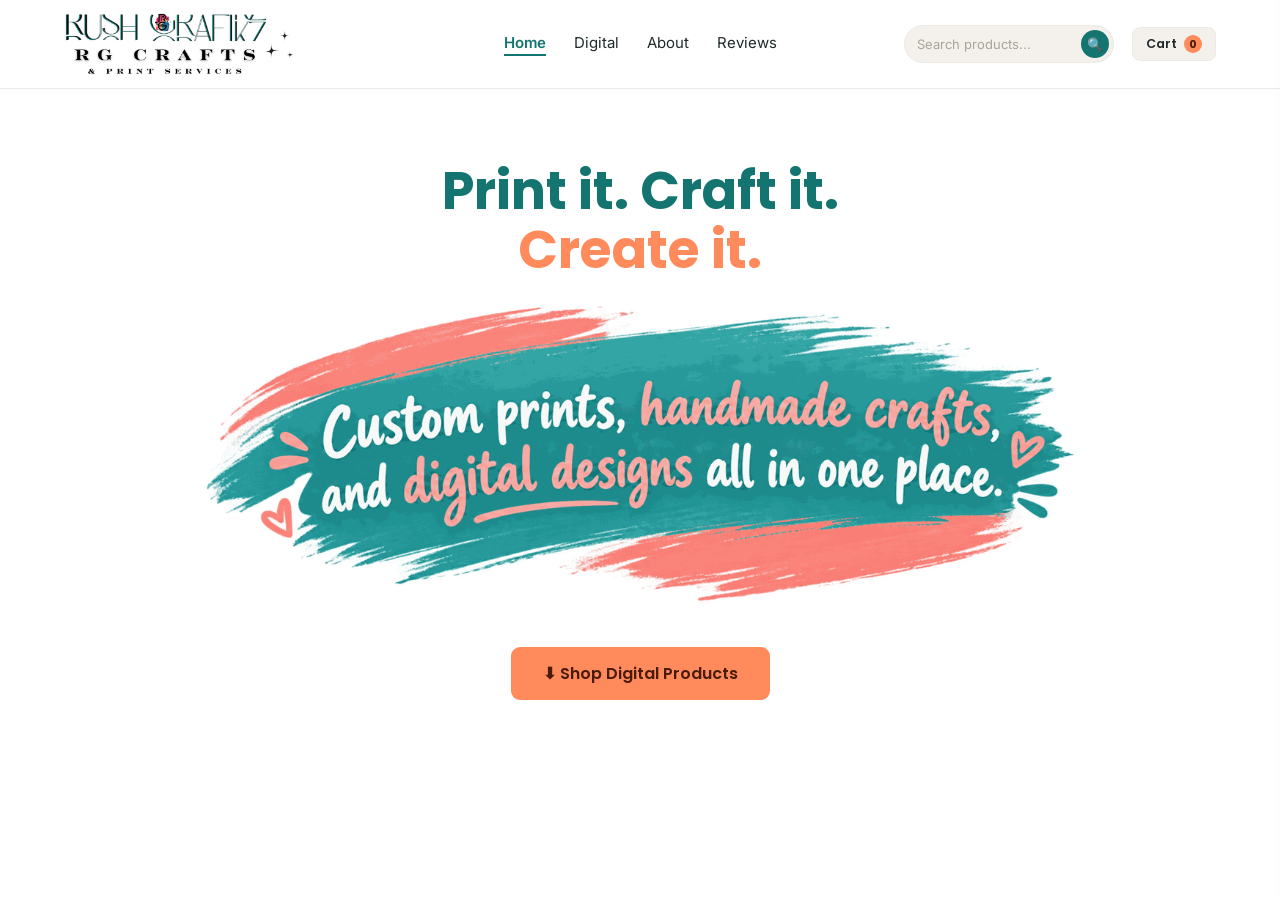
==== index.html @ 75ac59a3 "Reviews page: featured buyer reviews and comment wall from Facebook Co-Authored-By: Claude Opus 5.5 " ====
<!DOCTYPE html>
<html lang="en"><head><meta charset="utf-8"><meta name="viewport" content="width=device-width, initial-scale=1">
<title>RUSH GRAFIKZ</title>
<link href="https://fonts.googleapis.com/css2?family=Poppins:wght@500;600;700;800&family=Inter:wght@400;500&display=swap" rel="stylesheet">
<style>
:root{--teal:#14746F;--coral:#FF8A5B;--text:#1F2A2A;--muted:#5C6B6B;--border:#ECEAE4;--surface:#F4F1EC;}
*{box-sizing:border-box;margin:0;padding:0;}
html,body{width:100%;overflow-x:clip;}
body{font-family:'Inter',sans-serif;background:#FFFFFF;color:var(--text);}

/* ---- shared header ---- */
header{position:sticky;top:0;z-index:20;background:#fff;border-bottom:1px solid var(--border);}
nav{width:100%;display:grid;grid-template-columns:1fr auto 1fr;align-items:center;gap:12px 16px;padding:12px clamp(16px,5vw,64px);}
nav .logo{justify-self:start;}
.navtools{display:flex;align-items:center;gap:clamp(10px,1.6vw,18px);justify-self:end;}
@media (max-width:900px){nav{grid-template-columns:auto minmax(0,1fr);}.navlinks{grid-column:1 / -1;grid-row:2;justify-content:center;}nav .navtools{justify-self:stretch;justify-content:flex-end;min-width:0;}nav .searchbox{flex:0 1 200px;min-width:0;}nav .searchbox input{width:100%;min-width:0;}}
@media (max-width:520px){nav .logo{height:36px;}nav .navtools{gap:8px;}}
.logo{height:clamp(44px,6vw,64px);width:auto;display:block;cursor:pointer;}
.navlinks{display:flex;gap:clamp(14px,2.2vw,28px);align-items:center;justify-content:center;font-size:clamp(13px,1.4vw,15px);flex-wrap:wrap;}
.navlinks a{color:var(--text);text-decoration:none;white-space:nowrap;padding-bottom:2px;border-bottom:2px solid transparent;}
.navlinks a.active{color:var(--teal);font-weight:600;border-bottom-color:var(--teal);}
.cartbtn{position:relative;background:var(--surface);border:1px solid var(--border);border-radius:8px;padding:7px 13px;font-family:'Poppins',sans-serif;font-weight:600;font-size:12.5px;color:var(--text);cursor:pointer;display:flex;align-items:center;gap:7px;}
.searchbox{display:flex;align-items:center;background:var(--surface);border:1px solid var(--border);border-radius:20px;padding:4px 4px 4px 12px;gap:4px;}
.searchbox input{border:none;background:transparent;outline:none;font-family:'Inter',sans-serif;font-size:13px;color:var(--text);width:clamp(90px,14vw,160px);}
.searchbox input::placeholder{color:#A9A49A;}
.search-btn{background:var(--teal);color:#fff;border:none;border-radius:50%;width:28px;height:28px;font-size:13px;cursor:pointer;display:flex;align-items:center;justify-content:center;flex-shrink:0;}
.cartcount{background:var(--coral);color:#4A1B0C;font-size:11px;font-weight:700;min-width:18px;height:18px;border-radius:9px;display:flex;align-items:center;justify-content:center;padding:0 4px;}

/* ---- page switching ---- */
.page{display:none;}
.page.active{display:block;}

/* ---- home / hero ---- */
.hero{width:100%;text-align:center;padding:clamp(40px,7vw,72px) clamp(16px,5vw,64px);}
h1{font-family:'Poppins',sans-serif;font-weight:700;font-size:clamp(30px,6vw,52px);line-height:1.14;color:var(--teal);margin-bottom:clamp(14px,2.5vw,20px);}
h1 .accent{color:var(--coral);}
.hero-banner{width:100%;max-width:min(880px,94vw);height:auto;display:block;margin:0 auto clamp(28px,4vw,40px);}
.cta{display:flex;gap:14px;justify-content:center;flex-wrap:wrap;}
.btn{font-family:'Poppins',sans-serif;font-weight:600;border:none;cursor:pointer;border-radius:9px;}
.btn-primary{background:var(--coral);color:#4A1B0C;font-size:clamp(14px,1.6vw,16px);padding:14px clamp(20px,3vw,32px);display:inline-flex;align-items:center;justify-content:center;gap:9px;text-decoration:none;}
.btn-outline{background:#FFFFFF;color:var(--teal);border:1.5px solid var(--teal);font-size:clamp(14px,1.6vw,16px);padding:14px clamp(20px,3vw,32px);display:inline-flex;align-items:center;justify-content:center;gap:9px;text-decoration:none;}
@media(max-width:600px){.cta{flex-direction:column;align-items:center;}.btn-primary,.btn-outline{width:100%;max-width:340px;}}

/* ---- shared section heads ---- */
section.inner{width:100%;padding:clamp(32px,6vw,52px) clamp(16px,5vw,64px);}
.sec-head{margin-bottom:clamp(20px,3vw,30px);text-align:center;}
.sec-title{font-family:'Poppins',sans-serif;font-weight:700;font-size:clamp(26px,3.6vw,34px);}
.sec-title .dot{color:var(--coral);}
.sec-sub{font-size:14px;color:var(--muted);margin:6px auto 0;max-width:560px;line-height:1.5;}

/* ---- digital feature tile ---- */
.feature-wrap{display:flex;justify-content:center;flex-wrap:wrap;gap:clamp(24px,4vw,40px);margin-bottom:clamp(8px,2vw,12px);}
.feature-card{width:100%;max-width:300px;}
.btn-muted{background:var(--surface);color:var(--muted);border:1px solid var(--border);font-size:13.5px;padding:11px;cursor:default;}
.feature-img{aspect-ratio:1/1;border-radius:16px;overflow:hidden;cursor:pointer;border:1px solid var(--border);position:relative;transition:box-shadow .15s, transform .15s;}
.feature-img:hover{box-shadow:0 6px 20px rgba(0,0,0,.08);transform:translateY(-2px);}
a.feature-img{display:block;text-decoration:none;}
.feature-img.static{cursor:default;}
.feature-img.static:hover{box-shadow:none;transform:none;}
.feature-img img{width:100%;height:100%;object-fit:cover;display:block;}
.tap-hint{position:absolute;bottom:10px;left:50%;transform:translateX(-50%);background:rgba(20,116,111,0.92);color:#fff;font-size:11px;font-weight:500;padding:5px 12px;border-radius:14px;white-space:nowrap;}
.feature-body{text-align:center;padding-top:14px;}
.feature-name{font-family:'Poppins',sans-serif;font-weight:700;font-size:18px;}
.feature-price{font-family:'Poppins',sans-serif;font-weight:800;font-size:24px;color:var(--teal);margin-top:4px;}
.feature-sub{font-size:13px;line-height:1.55;color:var(--muted,#5C6B6B);margin-top:8px;}
.feature-actions{display:flex;flex-direction:column;gap:9px;margin-top:14px;}
.btn-coral{background:var(--coral);color:#4A1B0C;}
.btn-coral.small{font-size:12px;padding:8px 13px;border-radius:7px;}
.btn-coral.full{width:100%;margin-top:8px;}
.btn-coral.big{font-size:15px;padding:13px;}
.btn-outline-teal{background:#fff;color:var(--teal);border:1.5px solid var(--teal);font-size:13.5px;padding:11px;}
.individual-wrap{display:none;margin-top:clamp(36px,5vw,52px);padding-top:clamp(28px,4vw,36px);border-top:1px solid var(--border);}
.individual-wrap.open{display:block;}
.individual-head{font-family:'Poppins',sans-serif;font-weight:600;font-size:17px;margin-bottom:20px;text-align:center;}
.grid{display:grid;grid-template-columns:repeat(auto-fill,minmax(165px,220px));justify-content:center;gap:clamp(14px,2.2vw,20px);}
.card{border:1px solid var(--border);border-radius:12px;overflow:hidden;display:flex;flex-direction:column;background:#fff;cursor:pointer;transition:border-color .15s, box-shadow .15s, transform .15s;}
.card:hover{border-color:var(--teal);box-shadow:0 8px 22px rgba(20,116,111,.12);transform:translateY(-3px);}
.thumb{width:100%;aspect-ratio:1/1;background:var(--surface);overflow:hidden;}
.thumb img{width:100%;height:100%;object-fit:cover;display:block;}
.body{padding:12px 12px 14px;display:flex;flex-direction:column;gap:5px;flex:1;}
.name{font-size:13.5px;font-weight:700;line-height:1.3;min-height:2.5em;}
.cardprice{font-family:'Poppins',sans-serif;font-weight:700;font-size:15px;color:var(--teal);}
.incl-label{font-size:10px;font-weight:700;letter-spacing:0.6px;color:var(--muted);text-transform:uppercase;margin-top:4px;}
.incl-list{list-style:none;display:flex;flex-direction:column;gap:3px;}
.incl-list li{font-size:11.5px;color:var(--text);line-height:1.35;padding-left:15px;position:relative;}
.incl-list li:before{content:"\2713";position:absolute;left:0;color:var(--teal);font-weight:700;font-size:11px;}
.incl-list li.more{color:var(--muted);font-style:italic;padding-left:15px;}
.incl-list li.more:before{content:"";}
.incl-list li.plain{padding-left:0;}
.incl-list li.plain:before{content:none;}

/* ---- physical placeholder grid ---- */
.phy-note{display:inline-block;background:var(--surface);color:var(--muted);font-size:12px;padding:6px 12px;border-radius:20px;margin-bottom:20px;}
.phy-grid{display:grid;grid-template-columns:repeat(auto-fit,minmax(220px,1fr));gap:clamp(16px,2.5vw,24px);}
.phy-card{border:1px solid var(--border);border-radius:12px;overflow:hidden;display:flex;flex-direction:column;background:#fff;transition:border-color .15s;}
.phy-card:hover{border-color:#D8D5CC;}
body.no-physical .phy-only{display:none!important;}
/* ---- about ---- */
.inner.about{max-width:880px;margin:0 auto;padding:clamp(28px,5vw,44px) clamp(18px,5vw,32px) 48px;}
.ab-teal{color:var(--teal);}
.ab-story{max-width:640px;margin:0 auto 8px;font-size:15px;line-height:1.7;text-align:center;}
.ab-story p{margin-bottom:12px;}
.ab-label{font-family:'Poppins',sans-serif;font-weight:700;font-size:18px;text-align:center;margin:clamp(28px,5vw,40px) 0 14px;}
.ab-grid{display:grid;grid-template-columns:repeat(auto-fit,minmax(220px,1fr));gap:14px;}
.ab-card{border:1px solid var(--border);border-radius:12px;padding:18px;background:#fff;}
.ab-ic{font-size:24px;margin-bottom:8px;}
.ab-h{font-family:'Poppins',sans-serif;font-weight:600;font-size:15px;margin-bottom:6px;}
.ab-p{font-size:13.5px;color:var(--muted);line-height:1.6;}
.ab-steps{max-width:520px;margin:0 auto;padding-left:22px;font-size:14.5px;line-height:1.6;}
.ab-steps li{margin-bottom:8px;}
.ab-steps li::marker{color:var(--coral);font-weight:700;}
.ab-why{list-style:none;max-width:560px;margin:0 auto;font-size:14.5px;line-height:1.6;}
.ab-why li{margin-bottom:10px;}
.ab-contact{text-align:center;margin-top:clamp(32px,5vw,44px);padding:24px 18px;background:var(--surface);border-radius:14px;display:flex;flex-direction:column;align-items:center;gap:10px;}
.ab-sub{font-weight:500;color:var(--muted);font-size:15px;}
.ab-tale{max-width:640px;margin:0 auto;font-size:15px;line-height:1.75;}
.ab-tale p{margin-bottom:14px;}
.ab-more summary{cursor:pointer;color:var(--teal);font-family:'Poppins',sans-serif;font-weight:600;font-size:14px;list-style:none;text-align:center;padding:6px 0 14px;}
.ab-more summary::-webkit-details-marker{display:none;}
.ab-more summary::after{content:' \25BE';}
.ab-more[open] summary{display:none;}
.ab-quote{max-width:640px;margin:18px auto 0;padding:18px 20px;border-left:4px solid var(--coral);background:#FFF4EC;border-radius:0 12px 12px 0;font-family:'Poppins',sans-serif;font-weight:500;font-style:italic;font-size:15px;line-height:1.6;color:var(--text);}
.ab-links{display:flex;flex-wrap:wrap;justify-content:center;gap:8px;margin:4px 0 6px;}
.ab-links a{background:#fff;border:1px solid var(--border);border-radius:20px;padding:8px 14px;font-size:13.5px;color:var(--text);text-decoration:none;white-space:nowrap;}
.ab-links a:hover{border-color:var(--teal);color:var(--teal);}
.ab-fb{color:var(--teal);text-decoration:underline;}
/* ---- reviews ---- */
.inner.reviews{max-width:1040px;margin:0 auto;padding:clamp(28px,5vw,44px) clamp(18px,5vw,32px) 48px;}
.rv-stats{display:grid;grid-template-columns:repeat(3,1fr);gap:10px;max-width:640px;margin:0 auto 14px;}
.rv-stats div{background:var(--surface);border-radius:12px;padding:14px 8px;text-align:center;}
.rv-stats b{display:block;font-family:'Poppins',sans-serif;font-size:clamp(18px,3vw,24px);color:var(--teal);}
.rv-stats span{font-size:12px;color:var(--muted);}
.rv-word{text-align:center;font-size:14px;color:var(--muted);margin-bottom:clamp(22px,4vw,32px);}
.rv-word span{font-family:'Poppins',sans-serif;font-weight:700;color:var(--coral);font-size:16px;}
.rv-grid{columns:3 280px;column-gap:14px;}
.rv-card{break-inside:avoid;margin:0 0 14px;border:1px solid var(--border);border-radius:14px;padding:16px 18px;background:#fff;font-size:14px;line-height:1.6;}
.rv-card p{margin-bottom:8px;}
.rv-card figcaption{font-family:'Poppins',sans-serif;font-weight:600;font-size:13px;color:var(--teal);margin-top:4px;}
.rv-card figcaption::before{content:'\2014  ';color:var(--coral);}
.rv-tag{display:inline-block;background:#FFF4EC;color:#B4532A;font-size:11px;font-weight:600;border-radius:10px;padding:2px 9px;margin-bottom:8px;}
.rv-chips{display:flex;flex-wrap:wrap;justify-content:center;gap:8px;}
.rv-chip{border:1px solid var(--border);border-radius:20px;padding:7px 14px;font-size:13px;background:#fff;max-width:100%;}
.rv-chip b{font-weight:600;color:var(--muted);font-size:12px;margin-left:6px;white-space:nowrap;}
.ab-todo{background:#FFF4EC;border:1px dashed var(--coral);border-radius:6px;padding:4px 8px;color:#7A3E12;font-size:13px;}
.ab-todo.center{max-width:520px;margin:6px auto 0;text-align:center;}

.phy-thumb{width:100%;aspect-ratio:1/1;background:var(--surface);display:flex;align-items:center;justify-content:center;position:relative;}
.phy-thumb i{font-size:34px;color:#B4B2A9;font-style:normal;}
.phy-tag{position:absolute;top:10px;left:10px;font-size:11px;font-weight:500;padding:5px 10px;border-radius:20px;background:#E1F5EE;color:#0F6E56;}
.phy-body{padding:14px 14px 16px;display:flex;flex-direction:column;gap:8px;flex:1;}
.phy-name{font-size:14.5px;font-weight:500;line-height:1.35;}
.phy-pills{display:flex;gap:6px;flex-wrap:wrap;}
.phy-pill{font-size:11px;background:var(--surface);color:var(--muted);padding:3px 8px;border-radius:6px;}
.phy-meta{font-size:12px;color:var(--muted);}
.phy-row{display:flex;align-items:center;justify-content:space-between;margin-top:auto;padding-top:6px;}
.phy-price{font-family:'Poppins',sans-serif;font-weight:600;font-size:16px;}
.btn-teal{font-family:'Poppins',sans-serif;font-weight:600;font-size:12.5px;padding:8px 14px;border-radius:7px;border:none;cursor:pointer;white-space:nowrap;background:var(--teal);color:#FFFFFF;}
@media(max-width:420px){.phy-row{flex-direction:column;align-items:stretch;gap:8px;}.phy-row .btn-teal{width:100%;text-align:center;}}

/* ---- about / reviews placeholders ---- */
.placeholder{max-width:480px;margin:clamp(30px,6vw,60px) auto;text-align:center;padding:clamp(28px,5vw,40px) 24px;border:1px dashed var(--border);border-radius:16px;}
.ph-icon{font-size:34px;margin-bottom:10px;}
.ph-title{font-family:'Poppins',sans-serif;font-weight:700;font-size:19px;margin-bottom:8px;}
.ph-sub{font-size:13.5px;color:var(--muted);line-height:1.6;}

/* ---- cart drawer ---- */
.drawer{position:fixed;top:0;right:-360px;width:340px;max-width:88vw;height:100%;background:#fff;box-shadow:-4px 0 24px rgba(0,0,0,.12);z-index:40;transition:right .25s ease;display:flex;flex-direction:column;}
.drawer.open{right:0;}
.drawer-head{padding:18px;border-bottom:1px solid var(--border);display:flex;justify-content:space-between;align-items:center;}
.drawer-head b{font-family:'Poppins',sans-serif;font-size:15px;}
.drawer-close{background:none;border:none;font-size:20px;cursor:pointer;color:var(--muted);}
.drawer-list{flex:1;overflow-y:auto;padding:14px 18px;display:flex;flex-direction:column;gap:10px;}
.drawer-item{font-size:13px;padding:10px 0;border-bottom:1px solid var(--border);display:flex;gap:10px;align-items:flex-start;justify-content:space-between;}
.di-name{flex:1;line-height:1.4;}
.di-tag{display:inline-block;font-size:10px;font-weight:600;padding:1px 6px;border-radius:4px;margin-top:3px;background:#E8F4F2;color:#0F6E56;}
.di-tag.phy{background:#FFF4EC;color:#7A3E12;}
.di-right{text-align:right;white-space:nowrap;}
.di-price{font-weight:600;font-size:13px;}
.qty{display:inline-flex;align-items:center;gap:6px;margin-top:6px;}
.qty button{width:22px;height:22px;border:1px solid var(--border);background:#fff;border-radius:6px;cursor:pointer;font-size:14px;line-height:1;}
.di-rm{background:none;border:none;color:var(--muted);font-size:11px;cursor:pointer;text-decoration:underline;margin-top:4px;padding:0;display:block;margin-left:auto;}
.ship-box{margin-bottom:12px;}
.ship-box label{display:block;font-size:12px;font-weight:600;margin-bottom:5px;}
.ship-box select{width:100%;padding:8px;border:1px solid var(--border);border-radius:8px;font-size:13px;font-family:inherit;background:#fff;}
.sum{font-size:13px;margin-bottom:12px;}
.sum div{display:flex;justify-content:space-between;padding:2px 0;}
.sum .tot{font-weight:700;font-size:14px;border-top:1px solid var(--border);margin-top:4px;padding-top:6px;}
.sum .note{color:var(--muted);font-size:11px;display:block;}
.drawer-empty{color:var(--muted);font-size:13px;padding:20px 0;text-align:center;}
.drawer-foot{padding:14px 18px 18px;border-top:1px solid var(--border);}
.notice{background:#FFF4EC;border:1px solid #FFD9BE;border-radius:8px;padding:10px 12px;font-size:12px;color:#7A3E12;line-height:1.5;margin-bottom:12px;display:flex;gap:8px;}
.notice .ic{flex-shrink:0;font-size:14px;}
.terms{font-size:11px;color:var(--muted);line-height:1.5;margin-bottom:10px;}
.terms b{color:var(--text);display:block;margin-bottom:4px;font-size:11.5px;}
.terms ul{margin:0;padding-left:16px;}
.terms li{margin-bottom:3px;}
.agree{display:flex;align-items:flex-start;gap:7px;font-size:12px;color:var(--text);margin-bottom:12px;cursor:pointer;}
.agree input{margin-top:2px;}
.btn-checkout{width:100%;background:var(--teal);color:#fff;font-family:'Poppins',sans-serif;font-weight:600;font-size:14px;padding:12px;border:none;border-radius:8px;cursor:pointer;opacity:0.5;pointer-events:none;transition:opacity .15s;}
.btn-checkout.enabled{opacity:1;pointer-events:auto;}
.overlay{position:fixed;inset:0;background:rgba(0,0,0,.25);z-index:30;opacity:0;pointer-events:none;transition:opacity .2s;}
.overlay.open{opacity:1;pointer-events:auto;}
.toast{position:fixed;bottom:24px;left:50%;transform:translateX(-50%) translateY(20px);background:var(--text);color:#fff;font-size:13px;padding:10px 18px;border-radius:8px;opacity:0;transition:all .25s;z-index:50;}
.toast.show{opacity:1;transform:translateX(-50%) translateY(0);}

/* ---- quick view modal ---- */
.qv-overlay{position:fixed;inset:0;background:rgba(20,20,20,.55);z-index:60;display:none;align-items:center;justify-content:center;padding:20px;}
.qv-overlay.open{display:flex;}
.qv-modal{background:#fff;border-radius:16px;max-width:560px;width:100%;max-height:90vh;overflow-y:auto;display:flex;flex-direction:column;position:relative;}
.qv-close{position:absolute;top:12px;right:12px;background:#fff;border:1px solid var(--border);border-radius:50%;width:32px;height:32px;font-size:18px;cursor:pointer;color:var(--muted);z-index:2;}
.qv-media{position:relative;}
.qv-gallery{width:100%;aspect-ratio:1/1;background:var(--surface);display:flex;overflow-x:auto;overflow-y:hidden;scroll-snap-type:x mandatory;-webkit-overflow-scrolling:touch;scrollbar-width:none;}
.qv-gallery::-webkit-scrollbar{display:none;}
.qv-slide{flex:0 0 100%;width:100%;height:100%;scroll-snap-align:start;position:relative;}
.qv-slide img{width:100%;height:100%;object-fit:cover;display:block;cursor:zoom-in;}
.qv-zoom-hint{position:absolute;bottom:10px;right:10px;width:30px;height:30px;border-radius:50%;background:rgba(255,255,255,.92);border:1px solid var(--border);display:flex;align-items:center;justify-content:center;font-size:15px;color:var(--text);z-index:2;pointer-events:none;}
.zoom-overlay{position:fixed;inset:0;background:rgba(10,10,10,.9);z-index:70;display:none;align-items:center;justify-content:center;padding:24px;}
.zoom-overlay.open{display:flex;}
.zoom-overlay img{max-width:94vw;max-height:94vh;object-fit:contain;display:block;}
.zoom-close{position:absolute;top:16px;right:20px;background:rgba(255,255,255,.92);border:none;border-radius:50%;width:38px;height:38px;font-size:20px;cursor:pointer;color:var(--text);}
.qv-arrow{position:absolute;top:50%;transform:translateY(-50%);width:34px;height:34px;border-radius:50%;background:rgba(255,255,255,.92);border:1px solid var(--border);color:var(--text);font-size:20px;line-height:1;cursor:pointer;display:none;align-items:center;justify-content:center;z-index:2;}
.qv-arrow-prev{left:10px;}
.qv-arrow-next{right:10px;}
.qv-dots{display:none;justify-content:center;gap:6px;padding:10px 0 0;}
.qv-dot{width:6px;height:6px;border-radius:50%;background:var(--border);cursor:pointer;flex:0 0 auto;}
.qv-dot.active{background:var(--teal);}
.qv-body{padding:22px 24px 26px;}
.qv-name{font-family:'Poppins',sans-serif;font-weight:700;font-size:20px;margin-bottom:6px;}
.qv-price{font-family:'Poppins',sans-serif;font-weight:800;font-size:24px;color:var(--teal);margin-bottom:18px;}
.qv-incl-label{font-size:12px;font-weight:700;letter-spacing:0.8px;color:var(--muted);text-transform:uppercase;margin-bottom:10px;}
.qv-incl-list{list-style:none;display:flex;flex-direction:column;gap:8px;margin-bottom:20px;}
.qv-incl-list li{font-size:14.5px;color:var(--text);line-height:1.4;padding-left:24px;position:relative;}
.qv-incl-list li:before{content:"\2713";position:absolute;left:0;top:0;color:#fff;background:var(--teal);width:17px;height:17px;border-radius:50%;font-size:11px;display:flex;align-items:center;justify-content:center;}
.qv-incl-list li.plain{padding-left:0;}
.qv-incl-list li.plain:before{content:none;}
.qv-add{width:100%;padding:14px;font-size:15px;}
@media(max-width:480px){.qv-modal{max-height:94vh;}}
</style></head>
<body>

<header>
<nav>
  <img class="logo" src="assets/images/img-1d8311ff5c.png" alt="Rush Grafikz — RG Crafts & Print Services" onclick="go('home')">
  <div class="navlinks">
    <a href="#home" data-page="home" onclick="go('home',event)">Home</a>
    <a class="phy-only" href="#physical" data-page="physical" onclick="go('physical',event)">Shop</a>
    <a href="#digital" data-page="digital" onclick="go('digital',event)">Digital</a>
    <a href="#about" data-page="about" onclick="go('about',event)">About</a>
    <a href="#reviews" data-page="reviews" onclick="go('reviews',event)">Reviews</a>
  </div>
  <div class="navtools">
    <div class="searchbox">
      <input type="text" id="searchInput" placeholder="Search products..." onkeydown="if(event.key==='Enter'){runSearch();}">
      <button class="search-btn" onclick="runSearch()" aria-label="Search">&#128269;</button>
    </div>
    <button class="cartbtn" onclick="openCart()">Cart <span class="cartcount" id="cartcount">0</span></button>
  </div>
</nav>
</header>

<main>

<section class="page" id="page-home" data-page="home">
  <div class="hero">
    <h1>Print it. Craft it.<br><span class="accent">Create it.</span></h1>
    <img class="hero-banner" src="assets/images/img-0a59ae8baa.png" alt="Custom prints, handmade crafts, and digital designs all in one place.">
    <div class="cta">
      <a class="btn btn-primary" href="#digital" onclick="go('digital',event)">&#11015; Shop Digital Products</a>
      <a class="btn btn-outline phy-only" href="#physical" onclick="go('physical',event)">&#128230; Shop Physical Products</a>
    </div>
  </div>
</section>

<section class="page phy-only" id="page-physical" data-page="physical">
  <div class="inner">
    <div class="sec-head">
      <div class="sec-title">Physical Products<span class="dot">.</span></div>
      <div class="sec-sub">Custom prints and handmade crafts, made to order in Cagayan de Oro.</div>
    </div>
    <div class="phy-note">Sample layout — real products go here next</div>
    <div class="phy-grid">

      <div class="phy-card" data-name="Custom Photo Print Tumbler">
        <div class="phy-thumb"><span class="phy-tag">Made to order &middot; 3&ndash;5 days</span><i>&#127978;</i></div>
        <div class="phy-body">
          <div class="phy-name">Custom Photo Print Tumbler</div>
          <div class="phy-pills"><span class="phy-pill">350ml</span><span class="phy-pill">500ml</span></div>
          <div class="phy-meta">Ships nationwide</div>
          <div class="phy-row"><span class="phy-price">&#8369;350</span><button class="btn-teal" onclick="addToCart('PHY-001')">Add to cart</button></div>
        </div>
      </div>

      <div class="phy-card" data-name="Handmade Acrylic Keychain">
        <div class="phy-thumb"><span class="phy-tag">In stock</span><i>&#128273;</i></div>
        <div class="phy-body">
          <div class="phy-name">Handmade Acrylic Keychain</div>
          <div class="phy-pills"><span class="phy-pill">Round</span><span class="phy-pill">Custom shape</span></div>
          <div class="phy-meta">Ships nationwide</div>
          <div class="phy-row"><span class="phy-price">&#8369;120</span><button class="btn-teal" onclick="addToCart('PHY-002')">Add to cart</button></div>
        </div>
      </div>

      <div class="phy-card" data-name="Personalized Ceramic Mug">
        <div class="phy-thumb"><span class="phy-tag">Made to order &middot; 2&ndash;4 days</span><i>&#9749;</i></div>
        <div class="phy-body">
          <div class="phy-name">Personalized Ceramic Mug</div>
          <div class="phy-pills"><span class="phy-pill">11oz</span><span class="phy-pill">15oz</span></div>
          <div class="phy-meta">Ships nationwide</div>
          <div class="phy-row"><span class="phy-price">&#8369;280</span><button class="btn-teal" onclick="addToCart('PHY-003')">Add to cart</button></div>
        </div>
      </div>

    </div>
  </div>
</section>

<section class="page" id="page-digital" data-page="digital">
  <div class="inner">
    <div class="sec-head">
      <div class="sec-title">Digital Designs &amp; Templates<span class="dot">.</span></div>
      <div class="sec-sub">Ready-to-print files, editable Canva templates, and mockup sets for your printing, crafting, and creative needs — delivered via Google Drive after checkout.</div>
    </div>

    <div class="feature-wrap">
      <div class="feature-card">
        <div class="feature-img" onclick="toggleGrid()">
          <img src="assets/images/img-6700203ec5.jpg" alt="Button Badge Bundle">
          <div class="tap-hint">Tap to see all 15 designs</div>
        </div>
        <div class="feature-body">
          <div class="feature-name">Button Badge Bundle</div>
          <div class="feature-price">&#8369;399</div>
          <div class="feature-actions">
            <button class="btn btn-coral big" onclick="addToCart('DIG-BUN-BDG')">Add to cart</button>
            <button class="btn btn-outline-teal" onclick="toggleGrid()">Shop individual designs instead</button>
          </div>
        </div>
      </div>

      <div class="feature-card">
        <div class="feature-img" onclick="toggleGrid('sticker')">
          <img src="assets/images/img-9ce3ce3f09.jpg" alt="Sticker Bundle">
          <div class="tap-hint">Tap to see all 10 designs</div>
        </div>
        <div class="feature-body">
          <div class="feature-name">Sticker Bundle</div>
          <div class="feature-price">&#8369;299</div>
          <div class="feature-actions">
            <button class="btn btn-coral big" onclick="addToCart('DIG-BUN-STK')">Add to cart</button>
            <button class="btn btn-outline-teal" onclick="toggleGrid('sticker')">Shop individual designs instead</button>
          </div>
        </div>
      </div>

      <div class="feature-card">
        <div class="feature-img" onclick="toggleGrid('learning')">
          <img src="assets/images/img-507f39f59e.jpg" alt="Learning Materials - Educational Bundle">
          <div class="tap-hint">Tap to see all 8 designs</div>
        </div>
        <div class="feature-body">
          <div class="feature-name">Learning Materials - Educational Bundle</div>
          <div class="feature-price">&#8369;339</div>
          <div class="feature-actions">
            <button class="btn btn-coral big" onclick="addToCart('DIG-BUN-LRN')">Add to cart</button>
            <button class="btn btn-outline-teal" onclick="toggleGrid('learning')">Shop individual designs instead</button>
          </div>
        </div>
      </div>

      <div class="feature-card more-templates">
        <a class="feature-img" href="#digital" onclick="return openMoreTemplates(event)" aria-label="Explore more digital templates">
          <img src="assets/images/img-more-templates.jpg" alt="More Templates - Click Here" loading="lazy">
        </a>
        <div class="feature-body">
          <div class="feature-name">Explore More Digital Templates!</div>
          <div class="feature-sub">Discover our growing collection of digital templates, ready-to-print files, editable Canva designs, and creative resources perfect for your personal projects, crafting needs, and small business. New templates are added regularly, so there's always something new to explore! 🛍️💖</div>
        </div>
      </div>
    </div>

    <div class="individual-wrap" id="individualWrap">
      <div class="individual-head">Pick one or more.. can be sold separately.</div>
      <div class="grid">
        
    <div class="card" data-name="Drag & Drop Button & Square Badge" onclick="openQuick(0)">
      <div class="thumb"><img src="assets/images/img-283efa6a90.jpg" alt="Drag & Drop Button & Square Badge" loading="lazy"></div>
      <div class="body">
        <div class="name">Drag & Drop Button & Square Badge</div>
        <div class="cardprice">₱60</div>
        <div class="incl-label">Inclusions</div>
        <ul class="incl-list"><li>Button sizes: 58mm, 44mm, 32mm, 25mm</li><li>Square sizes: 50mm, 60mm</li><li class="more">+2 more</li></ul>
        <button class="btn btn-coral small full" onclick="event.stopPropagation();addToCart('DIG-BDG-001')">Add to cart</button>
      </div>
    </div>
    <div class="card" data-name="Zodiac Set" onclick="openQuick(1)">
      <div class="thumb"><img src="assets/images/img-fd30d85f32.jpg" alt="Zodiac Set" loading="lazy"></div>
      <div class="body">
        <div class="name">Zodiac Set</div>
        <div class="cardprice">₱55</div>
        <div class="incl-label">Inclusions</div>
        <ul class="incl-list"><li>Approx. 13 designs</li><li>Size: 58mm</li><li class="more">+5 more</li></ul>
        <button class="btn btn-coral small full" onclick="event.stopPropagation();addToCart('DIG-BDG-002')">Add to cart</button>
      </div>
    </div>
    <div class="card" data-name="Letter Name + Vintage Flower" onclick="openQuick(2)">
      <div class="thumb"><img src="assets/images/img-f9dc6c7b2b.jpg" alt="Letter Name + Vintage Flower" loading="lazy"></div>
      <div class="body">
        <div class="name">Letter Name + Vintage Flower</div>
        <div class="cardprice">₱80</div>
        <div class="incl-label">Inclusions</div>
        <ul class="incl-list"><li>25+ designs each</li><li>Size: 58mm</li><li class="more">+3 more</li></ul>
        <button class="btn btn-coral small full" onclick="event.stopPropagation();addToCart('DIG-BDG-003')">Add to cart</button>
      </div>
    </div>
    <div class="card" data-name="Teacher's Day Button Badge Set" onclick="openQuick(3)">
      <div class="thumb"><img src="assets/images/img-4c4d77a40e.jpg" alt="Teacher's Day Button Badge Set" loading="lazy"></div>
      <div class="body">
        <div class="name">Teacher's Day Button Badge Set</div>
        <div class="cardprice">₱55</div>
        <div class="incl-label">Inclusions</div>
        <ul class="incl-list"><li>15 designs</li><li>Size: 58mm</li><li class="more">+3 more</li></ul>
        <button class="btn btn-coral small full" onclick="event.stopPropagation();addToCart('DIG-BDG-004')">Add to cart</button>
      </div>
    </div>
    <div class="card" data-name="Personalized Kid's Name Tag" onclick="openQuick(4)">
      <div class="thumb"><img src="assets/images/img-c5f1de1772.jpg" alt="Personalized Kid's Name Tag" loading="lazy"></div>
      <div class="body">
        <div class="name">Personalized Kid's Name Tag</div>
        <div class="cardprice">₱65</div>
        <div class="incl-label">Inclusions</div>
        <ul class="incl-list"><li>20+ designs</li><li>Size: 58mm</li><li class="more">+3 more</li></ul>
        <button class="btn btn-coral small full" onclick="event.stopPropagation();addToCart('DIG-BDG-005')">Add to cart</button>
      </div>
    </div>
    <div class="card" data-name="Personalized Graduation Set" onclick="openQuick(5)">
      <div class="thumb"><img src="assets/images/img-a2d13bd266.jpg" alt="Personalized Graduation Set" loading="lazy"></div>
      <div class="body">
        <div class="name">Personalized Graduation Set</div>
        <div class="cardprice">₱60</div>
        <div class="incl-label">Inclusions</div>
        <ul class="incl-list"><li>10+ designs</li><li>Size: 58mm</li><li class="more">+6 more</li></ul>
        <button class="btn btn-coral small full" onclick="event.stopPropagation();addToCart('DIG-BDG-006')">Add to cart</button>
      </div>
    </div>
    <div class="card" data-name="Padayon Future Profession Set" onclick="openQuick(6)">
      <div class="thumb"><img src="assets/images/img-a2da7c5f69.jpg" alt="Padayon Future Profession Set" loading="lazy"></div>
      <div class="body">
        <div class="name">Padayon Future Profession Set</div>
        <div class="cardprice">₱80</div>
        <div class="incl-label">Inclusions</div>
        <ul class="incl-list"><li>40+ designs (18 professions w/ faceless designs)</li><li>Size: 58mm</li><li class="more">+4 more</li></ul>
        <button class="btn btn-coral small full" onclick="event.stopPropagation();addToCart('DIG-BDG-007')">Add to cart</button>
      </div>
    </div>
    <div class="card" data-name="BINI Collection (Chibis/Facecard)" onclick="openQuick(7)">
      <div class="thumb"><img src="assets/images/img-3bf6cfb36a.jpg" alt="BINI Collection (Chibis/Facecard)" loading="lazy"></div>
      <div class="body">
        <div class="name">BINI Collection (Chibis/Facecard)</div>
        <div class="cardprice">₱80</div>
        <div class="incl-label">Inclusions</div>
        <ul class="incl-list"><li>10+ BINI theme</li><li>Size: 58mm</li><li class="more">+4 more</li></ul>
        <button class="btn btn-coral small full" onclick="event.stopPropagation();addToCart('DIG-BDG-008')">Add to cart</button>
      </div>
    </div>
    <div class="card" data-name="Sanrio" onclick="openQuick(8)">
      <div class="thumb"><img src="assets/images/img-cc6698d05e.jpg" alt="Sanrio" loading="lazy"></div>
      <div class="body">
        <div class="name">Sanrio</div>
        <div class="cardprice">₱50</div>
        <div class="incl-label">Inclusions</div>
        <ul class="incl-list"><li>Designs: Hello Kitty | Melody | Kuromi | Keroppi | Cinnamoroll</li><li>Size: 58mm</li><li class="more">+5 more</li></ul>
        <button class="btn btn-coral small full" onclick="event.stopPropagation();addToCart('DIG-BDG-009')">Add to cart</button>
      </div>
    </div>
    <div class="card" data-name="Labubu Macarons" onclick="openQuick(9)">
      <div class="thumb"><img src="assets/images/img-7b819e8e03.jpg" alt="Labubu Macarons" loading="lazy"></div>
      <div class="body">
        <div class="name">Labubu Macarons</div>
        <div class="cardprice">₱50</div>
        <div class="incl-label">Inclusions</div>
        <ul class="incl-list"><li>7 Labubu Macarons characters</li><li>Size: 58mm</li><li class="more">+5 more</li></ul>
        <button class="btn btn-coral small full" onclick="event.stopPropagation();addToCart('DIG-BDG-010')">Add to cart</button>
      </div>
    </div>
    <div class="card" data-name="God's Gospel" onclick="openQuick(10)">
      <div class="thumb"><img src="assets/images/img-03610fe5f8.jpg" alt="God's Gospel" loading="lazy"></div>
      <div class="body">
        <div class="name">God's Gospel</div>
        <div class="cardprice">₱65</div>
        <div class="incl-label">Inclusions</div>
        <ul class="incl-list"><li>30 designs</li><li>Sizes: 58mm, 32mm, 25mm</li><li class="more">+2 more</li></ul>
        <button class="btn btn-coral small full" onclick="event.stopPropagation();addToCart('DIG-BDG-011')">Add to cart</button>
      </div>
    </div>
    <div class="card" data-name="Country Flags Set" onclick="openQuick(11)">
      <div class="thumb"><img src="assets/images/img-bd5845ccad.jpg" alt="Country Flags Set" loading="lazy"></div>
      <div class="body">
        <div class="name">Country Flags Set</div>
        <div class="cardprice">₱60</div>
        <div class="incl-label">Inclusions</div>
        <ul class="incl-list"><li>20 designs</li><li>Sizes: 58mm, 32mm, 25mm</li><li class="more">+4 more</li></ul>
        <button class="btn btn-coral small full" onclick="event.stopPropagation();addToCart('DIG-BDG-012')">Add to cart</button>
      </div>
    </div>
    <div class="card" data-name="Sprunki" onclick="openQuick(12)">
      <div class="thumb"><img src="assets/images/img-3b88deb27f.jpg" alt="Sprunki" loading="lazy"></div>
      <div class="body">
        <div class="name">Sprunki</div>
        <div class="cardprice">₱50</div>
        <div class="incl-label">Inclusions</div>
        <ul class="incl-list"><li>20 designs</li><li>Size: 58mm</li><li class="more">+3 more</li></ul>
        <button class="btn btn-coral small full" onclick="event.stopPropagation();addToCart('DIG-BDG-013')">Add to cart</button>
      </div>
    </div>
    <div class="card" data-name="Mother's Day Set" onclick="openQuick(13)">
      <div class="thumb"><img src="assets/images/img-62d422a93a.jpg" alt="Mother's Day Set" loading="lazy"></div>
      <div class="body">
        <div class="name">Mother's Day Set</div>
        <div class="cardprice">₱80</div>
        <div class="incl-label">Inclusions</div>
        <ul class="incl-list"><li>20+ designs</li><li>Size: 58mm</li><li class="more">+4 more</li></ul>
        <button class="btn btn-coral small full" onclick="event.stopPropagation();addToCart('DIG-BDG-014')">Add to cart</button>
      </div>
    </div>
    <div class="card" data-name="Valentine's Day" onclick="openQuick(14)">
      <div class="thumb"><img src="assets/images/img-a2f456846e.jpg" alt="Valentine's Day" loading="lazy"></div>
      <div class="body">
        <div class="name">Valentine's Day</div>
        <div class="cardprice">₱75</div>
        <div class="incl-label">Inclusions</div>
        <ul class="incl-list"><li>20+ designs</li><li>Size: 58mm</li><li class="more">+6 more</li></ul>
        <button class="btn btn-coral small full" onclick="event.stopPropagation();addToCart('DIG-BDG-015')">Add to cart</button>
      </div>
    </div>
      </div>
    </div>

    <div class="individual-wrap" id="stickerIndividualWrap">
      <div class="individual-head">Pick one or more.. can be sold separately.</div>
      <div class="grid">
        
    <div class="card" data-name="BINI Stickers Collection" onclick="openQuick(15)">
      <div class="thumb"><img src="assets/images/img-1ca870e8ba.jpg" alt="BINI Stickers Collection" loading="lazy"></div>
      <div class="body">
        <div class="name">BINI Stickers Collection</div>
        <div class="cardprice">₱90</div>
        <div class="incl-label">Inclusions</div>
        <ul class="incl-list"><li>27+ themes (newly added designs, no additional fee)</li><li>Editable Canva template</li><li class="more">+2 more</li></ul>
        <button class="btn btn-coral small full" onclick="event.stopPropagation();addToCart('DIG-STK-001')">Add to cart</button>
      </div>
    </div>
    <div class="card" data-name="KPOP/PPOP Stickers Collection" onclick="openQuick(16)">
      <div class="thumb"><img src="assets/images/img-2372bbc72e.jpg" alt="KPOP/PPOP Stickers Collection" loading="lazy"></div>
      <div class="body">
        <div class="name">KPOP/PPOP Stickers Collection</div>
        <div class="cardprice">₱70</div>
        <div class="incl-label">Inclusions</div>
        <ul class="incl-list"><li>10+ themes (newly added designs, no additional fee)</li><li>Editable Canva template</li><li class="more">+2 more</li></ul>
        <button class="btn btn-coral small full" onclick="event.stopPropagation();addToCart('DIG-STK-002')">Add to cart</button>
      </div>
    </div>
    <div class="card" data-name="Grow A Garden Stickers Collection" onclick="openQuick(17)">
      <div class="thumb"><img src="assets/images/img-41b2d930c7.jpg" alt="Grow A Garden Stickers Collection" loading="lazy"></div>
      <div class="body">
        <div class="name">Grow A Garden Stickers Collection</div>
        <div class="cardprice">₱60</div>
        <div class="incl-label">Inclusions</div>
        <ul class="incl-list"><li>160+ designs (animals/plants)</li><li>Editable Canva template</li><li class="more">+2 more</li></ul>
        <button class="btn btn-coral small full" onclick="event.stopPropagation();addToCart('DIG-STK-003')">Add to cart</button>
      </div>
    </div>
    <div class="card" data-name="SUBJECT Sticker Labels" onclick="openQuick(18)">
      <div class="thumb"><img src="assets/images/img-900dea9753.jpg" alt="SUBJECT Sticker Labels" loading="lazy"></div>
      <div class="body">
        <div class="name">SUBJECT Sticker Labels</div>
        <div class="cardprice">₱50</div>
        <div class="incl-label">Inclusions</div>
        <ul class="incl-list"><li>30+ designs + name labels</li><li>High quality, ready-to-print PDF/PNG</li><li class="more">+2 more</li></ul>
        <button class="btn btn-coral small full" onclick="event.stopPropagation();addToCart('DIG-STK-004')">Add to cart</button>
      </div>
    </div>
    <div class="card" data-name="JOURNAL Stickers" onclick="openQuick(19)">
      <div class="thumb"><img src="assets/images/img-87203ac938.jpg" alt="JOURNAL Stickers" loading="lazy"></div>
      <div class="body">
        <div class="name">JOURNAL Stickers</div>
        <div class="cardprice">₱50</div>
        <div class="incl-label">Inclusions</div>
        <ul class="incl-list"><li>100+ aesthetic/realistic designs</li><li>High quality, ready-to-print PDF/PNG</li><li class="more">+2 more</li></ul>
        <button class="btn btn-coral small full" onclick="event.stopPropagation();addToCart('DIG-STK-005')">Add to cart</button>
      </div>
    </div>
    <div class="card" data-name="Animals Stickers" onclick="openQuick(20)">
      <div class="thumb"><img src="assets/images/img-008a5db5c8.jpg" alt="Animals Stickers" loading="lazy"></div>
      <div class="body">
        <div class="name">Animals Stickers</div>
        <div class="cardprice">₱50</div>
        <div class="incl-label">Inclusions</div>
        <ul class="incl-list"><li>100+ letters/animals designs</li><li>High quality, ready-to-print PDF/PNG</li><li class="more">+2 more</li></ul>
        <button class="btn btn-coral small full" onclick="event.stopPropagation();addToCart('DIG-STK-006')">Add to cart</button>
      </div>
    </div>
    <div class="card" data-name="FATHER'S DAY Stickers" onclick="openQuick(21)">
      <div class="thumb"><img src="assets/images/img-4a207a30fd.jpg" alt="FATHER'S DAY Stickers" loading="lazy"></div>
      <div class="body">
        <div class="name">FATHER'S DAY Stickers</div>
        <div class="cardprice">₱50</div>
        <div class="incl-label">Inclusions</div>
        <ul class="incl-list"><li>100+ aesthetic/realistic designs</li><li>High quality, ready-to-print files</li><li class="more">+2 more</li></ul>
        <button class="btn btn-coral small full" onclick="event.stopPropagation();addToCart('DIG-STK-007')">Add to cart</button>
      </div>
    </div>
    <div class="card" data-name="COUPLE CHIBIS Stickers" onclick="openQuick(22)">
      <div class="thumb"><img src="assets/images/img-5c1361b434.jpg" alt="COUPLE CHIBIS Stickers" loading="lazy"></div>
      <div class="body">
        <div class="name">COUPLE CHIBIS Stickers</div>
        <div class="cardprice">₱50</div>
        <div class="incl-label">Inclusions</div>
        <ul class="incl-list"><li>50+ kawaii designs</li><li>High quality, ready-to-print PDF/PNG</li><li class="more">+2 more</li></ul>
        <button class="btn btn-coral small full" onclick="event.stopPropagation();addToCart('DIG-STK-008')">Add to cart</button>
      </div>
    </div>
    <div class="card" data-name="AESTHETIC KAWAII Stickers" onclick="openQuick(23)">
      <div class="thumb"><img src="assets/images/img-17f6c5ac41.jpg" alt="AESTHETIC KAWAII Stickers" loading="lazy"></div>
      <div class="body">
        <div class="name">AESTHETIC KAWAII Stickers</div>
        <div class="cardprice">₱80</div>
        <div class="incl-label">Inclusions</div>
        <ul class="incl-list"><li>20+ themes (ongoing new designs)</li><li>High quality PNG file</li><li class="more">+2 more</li></ul>
        <button class="btn btn-coral small full" onclick="event.stopPropagation();addToCart('DIG-STK-009')">Add to cart</button>
      </div>
    </div>
    <div class="card" data-name="Customized Name/Subject Label Stickers" onclick="openQuick(26)">
      <div class="thumb"><img src="assets/images/img-6417d28434.jpg" alt="Customized Name/Subject Label Stickers" loading="lazy"></div>
      <div class="body">
        <div class="name">Customized Name/Subject Label Stickers</div>
        <div class="cardprice">₱70</div>
        <div class="incl-label">Inclusions</div>
        <ul class="incl-list"><li>Designs: Kuromi / McQueen / Shark</li><li>3x5 OPP backing (Name) + 4x6 OPP backing (Subject)</li><li class="more">+5 more</li></ul>
        <button class="btn btn-coral small full" onclick="event.stopPropagation();addToCart('DIG-STK-010')">Add to cart</button>
      </div>
    </div>
      </div>
    </div>

    <div class="individual-wrap" id="learningIndividualWrap">
      <div class="individual-head">Pick one or more.. can be sold separately.</div>
      <div class="grid">
        
    <div class="card" data-name="[Prep-G2] Spelling Bee Book Challenge" onclick="openQuick(24)">
      <div class="thumb"><img src="assets/images/img-77cfcce16f.jpg" alt="[Prep-G2] Spelling Bee Book Challenge" loading="lazy"></div>
      <div class="body">
        <div class="name">[Prep-G2] Spelling Bee Book Challenge</div>
        <div class="cardprice">₱80</div>
        <div class="incl-label">Inclusions</div>
        <ul class="incl-list"><li>100-Day Challenge for Prep-G1</li><li>100-Day Challenge for Grade 2</li><li class="more">+5 more</li></ul>
        <button class="btn btn-coral small full" onclick="event.stopPropagation();addToCart('DIG-LRN-001')">Add to cart</button>
      </div>
    </div>
    <div class="card" data-name="MATHEMATICS CHALLENGE" onclick="openQuick(25)">
      <div class="thumb"><img src="assets/images/img-cfaad37bde.jpg" alt="MATHEMATICS CHALLENGE" loading="lazy"></div>
      <div class="body">
        <div class="name">MATHEMATICS CHALLENGE</div>
        <div class="cardprice">₱50</div>
        <div class="incl-label">Inclusions</div>
        <ul class="incl-list"><li>0-10 Operation Numbers</li><li>1-20 Numbers Challenge</li><li class="more">+5 more</li></ul>
        <button class="btn btn-coral small full" onclick="event.stopPropagation();addToCart('DIG-LRN-002')">Add to cart</button>
      </div>
    </div>
    <div class="card" data-name="Alphabet &amp; Number Tracing" onclick="openQuick(27)">
      <div class="thumb"><img src="assets/images/img-alphanum-trace.jpg" alt="Alphabet &amp; Number Tracing" loading="lazy"></div>
      <div class="body">
        <div class="name">Alphabet &amp; Number Tracing</div>
        <div class="cardprice">₱50</div>
        <div class="incl-label">Inclusions</div>
        <ul class="incl-list"><li>2 Themes added</li><li>Animals Alphabet</li><li class="more">+5 more</li></ul>
        <button class="btn btn-coral small full" onclick="event.stopPropagation();addToCart('DIG-LRN-003')">Add to cart</button>
      </div>
    </div>
    <div class="card" data-name="Kid's Activity Book" onclick="openQuick(28)">
      <div class="thumb"><img src="assets/images/img-kids-activity-book.jpg" alt="Kid's Activity Book" loading="lazy"></div>
      <div class="body">
        <div class="name">Kid's Activity Book</div>
        <div class="cardprice">₱80</div>
        <div class="incl-label">Inclusions</div>
        <ul class="incl-list"><li>Designs [Boy/Girl]</li><li>Write &amp; Wipe</li><li class="more">+9 more</li></ul>
        <button class="btn btn-coral small full" onclick="event.stopPropagation();addToCart('DIG-LRN-004')">Add to cart</button>
      </div>
    </div>
    <div class="card" data-name="Educational Charts - ‘Book of Knowledge’" onclick="openQuick(29)">
      <div class="thumb"><img src="assets/images/img-book-of-knowledge.jpg" alt="Educational Charts - ‘Book of Knowledge’" loading="lazy"></div>
      <div class="body">
        <div class="name">Educational Charts - ‘Book of Knowledge’</div>
        <div class="cardprice">₱80</div>
        <div class="incl-label">Inclusions</div>
        <ul class="incl-list"><li>Alphabet</li><li>Numbers 0-10</li><li class="more">+21 more</li></ul>
        <button class="btn btn-coral small full" onclick="event.stopPropagation();addToCart('DIG-LRN-005')">Add to cart</button>
      </div>
    </div>
    <div class="card" data-name="A-Z Fruits Coloring Book" onclick="openQuick(30)">
      <div class="thumb"><img src="assets/images/img-az-fruits-coloring.jpg" alt="A-Z Fruits Coloring Book" loading="lazy"></div>
      <div class="body">
        <div class="name">A-Z Fruits Coloring Book</div>
        <div class="cardprice">₱60</div>
        <div class="incl-label">Inclusions</div>
        <ul class="incl-list"><li>A-Z Fruits Designs</li><li>with coloring guide page</li><li class="more">+3 more</li></ul>
        <button class="btn btn-coral small full" onclick="event.stopPropagation();addToCart('DIG-LRN-006')">Add to cart</button>
      </div>
    </div>
    <div class="card" data-name="NEW SET - Coloring Book" onclick="openQuick(31)">
      <div class="thumb"><img src="assets/images/img-new-set-coloring.jpg" alt="NEW SET - Coloring Book" loading="lazy"></div>
      <div class="body">
        <div class="name">NEW SET - Coloring Book</div>
        <div class="cardprice">₱80</div>
        <div class="incl-label">Inclusions</div>
        <ul class="incl-list"><li>Color Crayons</li><li>Numbers</li><li class="more">+8 more</li></ul>
        <button class="btn btn-coral small full" onclick="event.stopPropagation();addToCart('DIG-LRN-007')">Add to cart</button>
      </div>
    </div>
    <div class="card" data-name="Flashcards &amp; Tracing" onclick="openQuick(32)">
      <div class="thumb"><img src="assets/images/img-flashcards-tracing-1.jpg" alt="Flashcards &amp; Tracing" loading="lazy"></div>
      <div class="body">
        <div class="name">Flashcards &amp; Tracing</div>
        <div class="cardprice">₱70</div>
        <div class="incl-label">Inclusions</div>
        <ul class="incl-list"><li>Alphabet &amp; Shapes</li><li>Editable Canva Template</li><li class="more">+2 more</li></ul>
        <button class="btn btn-coral small full" onclick="event.stopPropagation();addToCart('DIG-LRN-008')">Add to cart</button>
      </div>
    </div>
      </div>
    </div>

    <div class="individual-wrap" id="moreIndividualWrap">
      <div class="individual-head">Pick one or more.. can be sold separately.</div>
      <div class="grid">
    <div class="card" data-name="Back To School 6in1 Bundle" onclick="openQuick(33)">
      <div class="thumb"><img src="assets/images/img-back-to-school-1.jpg" alt="Back To School 6in1 Bundle" loading="lazy"></div>
      <div class="body">
        <div class="name">Back To School 6in1 Bundle</div>
        <div class="cardprice">₱310</div>
        <div class="incl-label">Inclusions</div>
        <ul class="incl-list"><li>6 different Back-to-School templates &amp; more..</li><li>New Designs Added (no additional charge)</li><li class="more">+12 more</li></ul>
        <button class="btn btn-coral small full" onclick="event.stopPropagation();addToCart('DIG-MOR-001')">Add to cart</button>
      </div>
    </div>
    <div class="card" data-name="CHIPBAG for HALLOWEEN" onclick="openQuick(34)">
      <div class="thumb"><img src="assets/images/img-chipbag-halloween-1.jpg" alt="CHIPBAG for HALLOWEEN" loading="lazy"></div>
      <div class="body">
        <div class="name">CHIPBAG for HALLOWEEN</div>
        <div class="cardprice">₱150</div>
        <div class="incl-label">Inclusions</div>
        <ul class="incl-list"><li>20+ Themes</li><li>4 Designs each theme</li><li class="more">+8 more</li></ul>
        <button class="btn btn-coral small full" onclick="event.stopPropagation();addToCart('DIG-MOR-002')">Add to cart</button>
      </div>
    </div>
    <div class="card" data-name="CHIPBAG for CHRISTMAS" onclick="openQuick(35)">
      <div class="thumb"><img src="assets/images/img-chipbag-christmas-1.jpg" alt="CHIPBAG for CHRISTMAS" loading="lazy"></div>
      <div class="body">
        <div class="name">CHIPBAG for CHRISTMAS</div>
        <div class="cardprice">₱119</div>
        <div class="incl-label">Inclusions</div>
        <ul class="incl-list"><li>10 Designs</li><li>Drag &amp; Drop Template</li><li class="more">+7 more</li></ul>
        <button class="btn btn-coral small full" onclick="event.stopPropagation();addToCart('DIG-MOR-003')">Add to cart</button>
      </div>
    </div>
      </div>
    </div>
  </div>
</section>

<section class="page" id="page-about" data-page="about">
  <div class="inner about">
    <div class="sec-head">
      <div class="sec-title">Hi, we're <span class="ab-teal">RUSH GRAFIKZ</span><span class="dot">.</span></div>
      <div class="sec-sub">RG Crafts &amp; Print Services, a small print and craft shop from Cagayan de Oro.</div>
    </div>

    <div class="ab-story">
      <p>We make ready-to-print designs and templates so you can skip the hours of layout work and get straight to printing, crafting, and selling.</p>
      <p>Whether you run a small button pin or sticker business, you're a parent or teacher prepping learning materials for the kids, or you just love making things, our files are built to be easy: print, cut, done.</p>
    </div>

    <div class="ab-label">Our Story <span class="ab-sub">| How it all started</span></div>
    <div class="ab-tale">
      <p>Every business has a story, and this is ours. &#10084;&#65039;</p>
      <p>We started this little journey back in June 2024, with nothing but an idea, a lot of curiosity, and the willingness to try something new.</p>
      <p>It all began with digital templates—designs I personally created from scratch. I was never formally taught how to do most of these things. I was self-taught, learning as I went, figuring things out through endless tutorials, trial and error, mistakes, and sometimes, starting all over again.</p>
      <details class="ab-more">
        <summary>Read our full story</summary>
      <p>It wasn't always easy. There were moments of doubt, frustrations, and times when I questioned whether my work was good enough. But I kept going. I learned that you don't have to know everything before you start. Sometimes, you just have to take that first step, be willing to learn, and trust the process.</p>
      <p>Transitioning from the corporate world into the world of digital creativity and small business ownership was never an easy journey. It meant stepping outside my comfort zone, learning new skills, taking risks, and slowly building something of my own. It taught me that growth doesn't happen overnight, and that some of the best lessons come from the things that don't go as planned.</p>
      <p>From being a digital creator, I eventually found myself exploring handmade crafts and printing. What started with just ONE printer slowly turned into something bigger. I began investing in printing materials, learning about different products, experimenting with ideas, and taking small orders whenever I could.</p>
      <p>One printer became the beginning of our printing business era. Little by little, those small steps brought us somewhere I once only hoped to be—to finally having a shop of our own.</p>
      <p>Looking back, it's amazing how far this little business has come. From creating digital designs at home, figuring things out one day at a time, to making physical products, fulfilling orders, and now having a space we can proudly call our own.</p>
      <p>We're still learning. Still growing. Still making mistakes, discovering new things, and dreaming of what's next. But one thing remains the same: the passion to create something meaningful and the determination to keep moving forward.</p>
      <p>To everyone who has supported us, purchased our products, downloaded our templates, shared our posts, recommended our little shop, and trusted our work—<b>THANK YOU</b>. You are all part of this journey, and we wouldn't be here without your support.</p>
      <p>And above all, none of this would have been possible without God's grace, guidance, and blessings. All the hard work, all the little victories, and every milestone—we give it all back to Him.</p>
      <p><b>To God be all the glory!</b> &#128591;&#10084;&#65039;</p>
      <p><b>This is our story. And we're just getting started.</b></p>
      </details>
    </div>
    <blockquote class="ab-quote">"From one printer to a shop of our own. From learning everything from scratch to creating something we can proudly call ours. It wasn't an overnight success; it was a journey of faith, patience, hard work, and God's perfect timing." &#10084;&#65039;</blockquote>

    <div class="ab-label">What we offer</div>
    <div class="ab-grid">
      <div class="ab-card"><div class="ab-ic">&#127912;</div><div class="ab-h">Digital designs &amp; templates</div><div class="ab-p">Button badge sets, sticker collections, learning materials, and seasonal templates. Ready-to-print PDF/PNG files and editable Canva templates.</div></div>
      <div class="ab-card"><div class="ab-ic">&#128230;</div><div class="ab-h">Custom prints &amp; crafts</div><div class="ab-p">Made-to-order printed items and handmade crafts from CDO. Physical products aren't on the website yet, so <a class="ab-fb" href="https://www.facebook.com/profile.php?id=61560197206045" target="_blank" rel="noopener"><b>message our Facebook page</b></a> to order.</div></div>
      <div class="ab-card"><div class="ab-ic">&#128640;</div><div class="ab-h">Made for small sellers</div><div class="ab-p">Use our files to make products for personal or business use. Many sets come with mockups and guides to help you sell faster.</div></div>
    </div>

    <div class="ab-label">How ordering works</div>
    <ol class="ab-steps">
      <li><b>Add to cart</b> and check out.</li>
      <li><b>Pay via GCash or Maya</b> and upload your proof of payment.</li>
      <li><b>We verify</b> your payment.</li>
      <li><b>Get your files</b> through a Google Drive link sent to your email, usually within <b>12 to 24 hours</b>.</li>
    </ol>

    <div class="ab-label">Why shop with us</div>
    <ul class="ab-why">
      <li>&#10024; <b>Growing collections.</b> Some sets keep getting new designs at no extra charge.</li>
      <li>&#129309; <b>Real person support.</b> If a link doesn't open or a file has an issue, message us and we'll fix or resend it.</li>
      <li>&#128205; <b>Proudly local.</b> Designed and run from Cagayan de Oro.</li>
      <li>&#11088; <b>Trusted by our community.</b> 2.7K+ followers on Facebook and real reviews from happy customers.</li>
      <li>&#128197; <b>2 years and counting.</b> Creating and selling since June 2024.</li>
    </ul>

    <div class="ab-contact">
      <div class="ab-h">Questions? Message us.</div>
      <div class="ab-p">We're open daily, <b>9AM to 9PM</b>.</div>
      <div class="ab-links">
        <a href="https://www.facebook.com/profile.php?id=61560197206045" target="_blank" rel="noopener">&#128077; Facebook Page</a>
        <a href="https://m.me/61560197206045" target="_blank" rel="noopener">&#128172; Messenger</a>
        <a href="mailto:rush.grafikz@gmail.com">&#9993;&#65039; rush.grafikz@gmail.com</a>
        <a href="tel:+639387150465">&#128222; 0938 715 0465</a>
      </div>
      <a class="btn btn-primary" href="#digital" onclick="go('digital',event)">&#11015; Shop Digital Products</a>
    </div>
  </div>
</section>

<section class="page" id="page-reviews" data-page="reviews">
  <div class="inner reviews">
    <div class="sec-head">
      <div class="sec-title">Customer Reviews<span class="dot">.</span></div>
      <div class="sec-sub">Real words from real buyers, straight from our Facebook page.</div>
    </div>
    <div class="rv-stats">
      <div><b>100+</b><span>reviews on Facebook</span></div>
      <div><b>2.7K+</b><span>Facebook followers</span></div>
      <div><b>Since 2024</b><span>creating &amp; selling</span></div>
    </div>
    <div class="rv-word">The word our buyers use most: <span>&ldquo;Legit!&rdquo; &#128175;</span></div>

    <div class="rv-grid">
      <figure class="rv-card"><span class="rv-tag">Badge template</span><p>Highly recommended itong badge template! 🙌 Legit talaga 👌 sobrang user-friendly at madaling i-customize dahil drag-and-drop lang siya. Perfect for those na gusto gumawa ng sariling design from scratch pero guided pa rin.</p><p>May complete instructions, may badge mockup at may video tutorial pa, kaya hindi ka maliligaw kahit first time mong gumawa. Napaka-convenient gamitin at very beginner-friendly.</p><p>Sulit na sulit, thank you sa detailed guide! 💕👌</p><figcaption>Mhdz M.</figcaption></figure>
      <figure class="rv-card"><span class="rv-tag">Bundle deal</span><p>I had such a great experience with this seller! She's approachable, friendly and I managed to snag a bundle deal that came with some awesome freebies. I'm so happy and satisfied! You definitely want to check out her templates! 🙂</p><figcaption>Bel L.</figcaption></figure>
      <figure class="rv-card"><span class="rv-tag">Fast delivery</span><p>4 mins transaction. LEGIT 💯 Thank you so much 💕</p><figcaption>Yenna M.</figcaption></figure>
      <figure class="rv-card"><span class="rv-tag">Accommodating</span><p>Very accommodating. Naghanap ako ng ibang size, matic ginawan agad ng paraan. Sumasagot din sya sa mga queries kc d ako marunong. Salamat po</p><figcaption>Jonie C.</figcaption></figure>
      <figure class="rv-card"><span class="rv-tag">Honest seller</span><p>Super legit, nabalik pa nga sobra kung binayad ahaha tas may pa free pa na tracing pad template 🤩</p><figcaption>Jamyde T.</figcaption></figure>
      <figure class="rv-card"><span class="rv-tag">Beginner friendly</span><p>Salamat, napaka supportive nya sa mga katulad kong newbie, may mga tips din na binibigay para iguide ka, thank you very much ❤️</p><figcaption>May Bellene L.</figcaption></figure>
      <figure class="rv-card"><span class="rv-tag">Fast &amp; responsive</span><p>Thank you so much po! Ang bilis ng transaction and very responsive po sila sa mga tanong ko, lalo na't newbie pa po ako dito.. 💯 legit na legit po</p><figcaption>Jesse Natalia D.</figcaption></figure>
      <figure class="rv-card"><span class="rv-tag">Print shop</span><p>Thank you so much po 100% legit ang gaganda ng mga design 🙂 thank you for sharing po</p><figcaption>AC Printing and Copyshop</figcaption></figure>
      <figure class="rv-card"><span class="rv-tag">For new crafters</span><p>Thank you so much po very legit.. laking tulong po sa aming mga bagong crafters ung mga templates. Godbless po ❤️</p><figcaption>Candy D. C.</figcaption></figure>
      <figure class="rv-card"><span class="rv-tag">Generous</span><p>Super generous. Grabe. Wala akong masabi. Super legit. Salamat sa magagandang designs.</p><figcaption>Charlote B. P.</figcaption></figure>
      <figure class="rv-card"><span class="rv-tag">Just right</span><p>Legit. Thank you so very much, just perfect for what I was looking for.</p><figcaption>Erin O.</figcaption></figure>
      <figure class="rv-card"><span class="rv-tag">Worth it</span><p>Legit po, avail na. Sulit ang ibabayad nyo.</p><figcaption>Rica O. V.</figcaption></figure>
      <figure class="rv-card"><span class="rv-tag">Quality</span><p>Sobrang high qual ng mga templates and sobrang gaganda &lt;33</p><figcaption>Angel Claire M.</figcaption></figure>
      <figure class="rv-card"><span class="rv-tag">Canva copy</span><p>Thank you so much, received canva copy na po... Super legit bilis ng transaction 😊 mukhang marami mabubudol na kidos sa magagawa kung galing sa template niyo 😁</p><figcaption>Ap O.</figcaption></figure>
      <figure class="rv-card"><span class="rv-tag">Budget friendly</span><p>Legit po xa.. budget friendly... thank you po..</p><figcaption>Fatima D. T.</figcaption></figure>
      <figure class="rv-card"><span class="rv-tag">Super helpful</span><p>Thank you po 🥹 ang gaganda, madaming pggagamitan, super helpful ❤️ God bless you po</p><figcaption>Charmm M.</figcaption></figure>
    </div>

    <div class="ab-label">More love from our buyers</div>
    <div class="rv-chips">
      <div class="rv-chip"><span>&ldquo;Legit po. Thank you for smooth transaction&rdquo;</span><b>Tintin C.</b></div>
      <div class="rv-chip"><span>&ldquo;Super cute ng mga stickers 🫶&rdquo;</span><b>Pop A.</b></div>
      <div class="rv-chip"><span>&ldquo;Gaganda ng BINI stickers.. super legit 💯✨&rdquo;</span><b>Mary Mae A.</b></div>
      <div class="rv-chip"><span>&ldquo;Super legit. Very useful templates.&rdquo;</span><b>Ariane C.</b></div>
      <div class="rv-chip"><span>&ldquo;Legit and very accommodating! ❤️❤️❤️&rdquo;</span><b>Stanley A. G.</b></div>
      <div class="rv-chip"><span>&ldquo;Very accommodating. Highly recommended 💯 cutie ng chibis hehe&rdquo;</span><b>Michal G. M.</b></div>
      <div class="rv-chip"><span>&ldquo;Highly recommended 💯 very kind ang seller. God bless po&rdquo;</span><b>Zai N. M. N.</b></div>
      <div class="rv-chip"><span>&ldquo;Super legit. Ganda ng mga template 😍&rdquo;</span><b>Maria R.</b></div>
      <div class="rv-chip"><span>&ldquo;Legit nga, ang cute pa ng mga design hihi 🥰&rdquo;</span><b>Ruffa M.</b></div>
      <div class="rv-chip"><span>&ldquo;Legit and very generous 🤩&rdquo;</span><b>Glezyl P. S.</b></div>
      <div class="rv-chip"><span>&ldquo;Legit! Useful files, thank you po! 🥰&rdquo;</span><b>Meizy O.</b></div>
      <div class="rv-chip"><span>&ldquo;A trustworthy organization, totally legit! ✅&rdquo;</span><b>Ma Diana D.</b></div>
      <div class="rv-chip"><span>&ldquo;Super legit. Di paasa. 💕&rdquo;</span><b>Kimberly J. D. L.</b></div>
      <div class="rv-chip"><span>&ldquo;Thank you so much for the creative templates. Legit po.&rdquo;</span><b>Hannah F.</b></div>
      <div class="rv-chip"><span>&ldquo;Legit po at ganda ng mga templates&rdquo;</span><b>Jessabelle B.</b></div>
      <div class="rv-chip"><span>&ldquo;Legit po 🫶 thank you sa sulit at napaka gandang template 💯&rdquo;</span><b>April R. C.</b></div>
      <div class="rv-chip"><span>&ldquo;Legit na legit 👌 saka talagang iaassist ka&rdquo;</span><b>Eph H. B.</b></div>
      <div class="rv-chip"><span>&ldquo;This is heaven.. thank you so much 💕 💯 ✅&rdquo;</span><b>Bbln M.</b></div>
      <div class="rv-chip"><span>&ldquo;Legit at ang ganda po!!!&rdquo;</span><b>Dani E.</b></div>
      <div class="rv-chip"><span>&ldquo;Super legit and generous 🥰🥰🥰&rdquo;</span><b>Kemerut Y.</b></div>
    </div>

    <div class="ab-contact">
      <div class="ab-h">Read every review on our Facebook page</div>
      <div class="ab-links"><a href="https://www.facebook.com/profile.php?id=61560197206045" target="_blank" rel="noopener">&#128077; See all reviews on Facebook</a></div>
      <a class="btn btn-primary" href="#digital" onclick="go('digital',event)">&#11015; Shop Digital Products</a>
    </div>
  </div>
</section>

</main>

<div class="overlay" id="overlay" onclick="closeCart()"></div>
<div class="drawer" id="drawer">
  <div class="drawer-head"><b>Your cart</b><button class="drawer-close" onclick="closeCart()">&times;</button></div>
  <div class="drawer-list" id="drawerList"><div class="drawer-empty">Your cart is empty</div></div>
  <div class="drawer-foot">
    <div class="ship-box" id="shipBox" style="display:none">
      <label for="shipSel">Delivery method (physical items)</label>
      <select id="shipSel" onchange="renderCart()">
        <option value="">Select delivery...</option>
        <option value="pickup">Pickup (CDO)</option>
        <option value="maxim">Maxim (CDO)</option>
        <option value="jt">J&amp;T (nationwide)</option>
      </select>
    </div>
    <div class="sum" id="cartSum"></div>
    <div class="notice" id="physNotice" style="display:none"><span class="ic">&#128230;</span><span><b>Physical items are made to order.</b> Preparation time is <b>5-7 business days</b> after your payment is confirmed, plus delivery time. We'll email you once your payment is verified and message you when it's ready or shipped. No COD.</span></div>
    <div class="terms" id="physTerms" style="display:none">
      <b>Terms for physical items</b>
      <ul>
        <li>Please double check your name, spelling and address before paying. We print what you submit.</li>
        <li>Changes are accepted until production starts.</li>
        <li>If your item arrives damaged, send a photo and an unboxing video within 48 hours of receiving it. The video should show the package being opened, uncut. We'll then replace or fix the item.</li>
        <li>No COD. We start production after your payment is verified.</li>
      </ul>
    </div>
    <div class="notice"><span class="ic">&#9888;</span><span>Digital items are a <b>digital purchase only</b> — no physical item will be shipped for those. You'll receive a download link after your payment is confirmed.</span></div>
    <div class="terms">
      <b>Terms of use (digital files)</b>
      <ul>
        <li>You may not resell or share these digital files.</li>
        <li>You may not reproduce, duplicate, copy, or redistribute these files in any way.</li>
        <li>You may use these files to create physical products for personal or business use.</li>
        <li>All digital sales are final. If a link doesn't open or a file is damaged, message us and we'll fix or resend it.</li>
      </ul>
    </div>
    <label class="agree"><input type="checkbox" id="agreeBox" onchange="toggleCheckout()"> I have read and agree to the Terms of Use above.</label>
    <button class="btn-checkout" id="checkoutBtn" onclick="goCheckout()">Proceed to checkout</button>
  </div>
</div>
<div class="toast" id="toast"></div>

<div class="qv-overlay" id="qvOverlay" onclick="if(event.target===this)closeQuick()">
  <div class="qv-modal">
    <button class="qv-close" onclick="closeQuick()">&times;</button>
    <div class="qv-media">
      <div class="qv-gallery" id="qvGallery"></div>
      <button class="qv-arrow qv-arrow-prev" id="qvPrev" onclick="qvNav(-1)">&#8249;</button>
      <button class="qv-arrow qv-arrow-next" id="qvNext" onclick="qvNav(1)">&#8250;</button>
    </div>
    <div class="qv-dots" id="qvDots"></div>
    <div class="qv-body">
      <div class="qv-name" id="qvName"></div>
      <div class="qv-price" id="qvPrice"></div>
      <div class="qv-incl-label">Inclusions</div>
      <ul class="qv-incl-list" id="qvInclList"></ul>
      <button class="btn btn-coral qv-add" id="qvAddBtn">Add to cart</button>
    </div>
  </div>
</div>

<div class="zoom-overlay" id="zoomOverlay" onclick="if(event.target===this)closeZoom()">
  <button class="zoom-close" onclick="closeZoom()">&times;</button>
  <img id="zoomImg" src="" alt="">
</div>

<script>
const PRODUCTS = [{"id": "DIG-BDG-001", "name": "Drag & Drop Button & Square Badge", "inclusions": ["Button sizes: 58mm, 44mm, 32mm, 25mm", "Square sizes: 50mm, 60mm", "Video tutorials & guide", "Mockup included"], "price": "\u20b160", "imgs": ["assets/images/img-283efa6a90.jpg"]}, {"id": "DIG-BDG-002", "name": "Zodiac Set", "inclusions": ["Approx. 13 designs", "Size: 58mm", "Drag & drop template", "PDF (ready-to-print)", "Free magnetic bookmark", "Free notebook cover + insert", "Mockup for posting"], "price": "\u20b155", "imgs": ["assets/images/img-fd30d85f32.jpg"]}, {"id": "DIG-BDG-003", "name": "Letter Name + Vintage Flower", "inclusions": ["25+ designs each", "Size: 58mm", "Drag & drop template", "PDF (ready-to-print)", "Backing template"], "price": "\u20b180", "imgs": ["assets/images/img-f9dc6c7b2b.jpg"]}, {"id": "DIG-BDG-004", "name": "Teacher's Day Button Badge Set", "inclusions": ["15 designs", "Size: 58mm", "Drag & drop template", "PDF (ready-to-print)", "Backing template"], "price": "\u20b155", "imgs": ["assets/images/img-4c4d77a40e.jpg"]}, {"id": "DIG-BDG-005", "name": "Personalized Kid's Name Tag", "inclusions": ["20+ designs", "Size: 58mm", "Drag & drop template", "PDF (ready-to-print)", "Backing template"], "price": "\u20b165", "imgs": ["assets/images/img-c5f1de1772.jpg"]}, {"id": "DIG-BDG-006", "name": "Personalized Graduation Set", "inclusions": ["10+ designs", "Size: 58mm", "Text is replaceable", "Drag & drop template", "PDF (ready-to-print)", "Backing template", "Free 12 stickers", "Free 8 chipbags"], "price": "\u20b160", "imgs": ["assets/images/img-a2d13bd266.jpg"]}, {"id": "DIG-BDG-007", "name": "Padayon Future Profession Set", "inclusions": ["40+ designs (18 professions w/ faceless designs)", "Size: 58mm", "Drag & drop template", "PDF (ready-to-print)", "Backing template", "Free 28 notebook covers"], "price": "\u20b180", "imgs": ["assets/images/img-a2da7c5f69.jpg"]}, {"id": "DIG-BDG-008", "name": "BINI Collection (Chibis/Facecard)", "inclusions": ["10+ BINI theme", "Size: 58mm", "Drag & drop template", "PDF (ready-to-print)", "Backing template", "Free 30+ BINI photocards"], "price": "\u20b180", "imgs": ["assets/images/img-3bf6cfb36a.jpg"]}, {"id": "DIG-BDG-009", "name": "Sanrio", "inclusions": ["Designs: Hello Kitty | Melody | Kuromi | Keroppi | Cinnamoroll", "Size: 58mm", "Drag & drop template", "PDF (ready-to-print)", "Backing template", "Free 5 bookmarks", "Free 5 stickers"], "price": "\u20b150", "imgs": ["assets/images/img-cc6698d05e.jpg"]}, {"id": "DIG-BDG-010", "name": "Labubu Macarons", "inclusions": ["7 Labubu Macarons characters", "Size: 58mm", "Drag & drop template", "PDF (ready-to-print)", "Backing template", "Free 7 bookmarks", "Free 7 stickers"], "price": "\u20b150", "imgs": ["assets/images/img-7b819e8e03.jpg"]}, {"id": "DIG-BDG-011", "name": "God's Gospel", "inclusions": ["30 designs", "Sizes: 58mm, 32mm, 25mm", "Drag & drop template", "PDF (ready-to-print)"], "price": "\u20b165", "imgs": ["assets/images/img-03610fe5f8.jpg"]}, {"id": "DIG-BDG-012", "name": "Country Flags Set", "inclusions": ["20 designs", "Sizes: 58mm, 32mm, 25mm", "Drag & drop template", "PDF (ready-to-print)", "OPP label", "Mockup + actual photos for posting"], "price": "\u20b160", "imgs": ["assets/images/img-bd5845ccad.jpg"]}, {"id": "DIG-BDG-013", "name": "Sprunki", "inclusions": ["20 designs", "Size: 58mm", "Drag & drop template", "PDF (ready-to-print)", "Free stickers w/ bubble head designs"], "price": "\u20b150", "imgs": ["assets/images/img-3b88deb27f.jpg"]}, {"id": "DIG-BDG-014", "name": "Mother's Day Set", "inclusions": ["20+ designs", "Size: 58mm", "Drag & drop template", "PDF (ready-to-print)", "Backing template (for pin, pocket mirror, ref magnet/bottle opener)", "Mockup/actual photos for posting"], "price": "\u20b180", "imgs": ["assets/images/img-62d422a93a.jpg"]}, {"id": "DIG-BDG-015", "name": "Valentine's Day", "inclusions": ["20+ designs", "Size: 58mm", "Drag & drop template", "PDF (ready-to-print)", "Backing template (for card + button pin)", "Mockup/actual photos for posting", "Free Love License card", "Free stickers"], "price": "\u20b175", "imgs": ["assets/images/img-a2f456846e.jpg"]}, {"id": "DIG-STK-001", "name": "BINI Stickers Collection", "price": "\u20b190", "inclusions": ["27+ themes (newly added designs, no additional fee)", "Editable Canva template", "Google Drive access link (ready-to-print PNG/PDF)", "Mockup template for posting"], "imgs": ["assets/images/img-1ca870e8ba.jpg", "assets/images/img-df7bfb81d2.jpg", "assets/images/img-efda2e84c1.jpg", "assets/images/img-9eb5f99448.jpg", "assets/images/img-2645198d7d.jpg", "assets/images/img-4e1403f223.jpg", "assets/images/img-32f6ae1f01.jpg", "assets/images/img-4a55bcb876.jpg", "assets/images/img-0a4772f014.jpg", "assets/images/img-d13e8a77f5.jpg", "assets/images/img-bf2189cd08.jpg", "assets/images/img-9d74db5110.jpg", "assets/images/img-dd476c9002.jpg"]}, {"id": "DIG-STK-002", "name": "KPOP/PPOP Stickers Collection", "price": "\u20b170", "inclusions": ["10+ themes (newly added designs, no additional fee)", "Editable Canva template", "Google Drive access link (ready-to-print PNG/PDF)", "Mockup template for posting"], "imgs": ["assets/images/img-2372bbc72e.jpg", "assets/images/img-e94be5d3bf.jpg", "assets/images/img-e73909115c.jpg", "assets/images/img-f3a7b0fb8d.jpg", "assets/images/img-ce68993055.jpg", "assets/images/img-81b862dda3.jpg", "assets/images/img-9f40beeea7.jpg", "assets/images/img-05217ef07e.jpg", "assets/images/img-315cac6f8f.jpg", "assets/images/img-e1f68a0b3d.jpg", "assets/images/img-ff95caa015.jpg", "assets/images/img-8b7c90a8d8.jpg", "assets/images/img-1482fe8fd8.jpg", "assets/images/img-550039add8.jpg", "assets/images/img-085b8ad768.jpg", "assets/images/img-8d412e0d40.jpg"]}, {"id": "DIG-STK-003", "name": "Grow A Garden Stickers Collection", "price": "\u20b160", "inclusions": ["160+ designs (animals/plants)", "Editable Canva template", "High quality, ready-to-print PDF/PNG", "Mockup template for posting"], "imgs": ["assets/images/img-41b2d930c7.jpg"]}, {"id": "DIG-STK-004", "name": "SUBJECT Sticker Labels", "price": "\u20b150", "inclusions": ["30+ designs + name labels", "High quality, ready-to-print PDF/PNG", "Editable Canva template", "Mockup template for posting"], "imgs": ["assets/images/img-900dea9753.jpg"]}, {"id": "DIG-STK-005", "name": "JOURNAL Stickers", "price": "\u20b150", "inclusions": ["100+ aesthetic/realistic designs", "High quality, ready-to-print PDF/PNG", "Editable Canva template", "Mockup template for posting"], "imgs": ["assets/images/img-87203ac938.jpg", "assets/images/img-19c1793bf1.jpg", "assets/images/img-4115ebae80.jpg"]}, {"id": "DIG-STK-006", "name": "Animals Stickers", "price": "\u20b150", "inclusions": ["100+ letters/animals designs", "High quality, ready-to-print PDF/PNG", "Editable Canva template", "Mockup template for posting"], "imgs": ["assets/images/img-008a5db5c8.jpg"]}, {"id": "DIG-STK-007", "name": "FATHER'S DAY Stickers", "price": "\u20b150", "inclusions": ["100+ aesthetic/realistic designs", "High quality, ready-to-print files", "Editable Canva template", "Mockup template for posting"], "imgs": ["assets/images/img-4a207a30fd.jpg", "assets/images/img-22bfbaed2d.jpg", "assets/images/img-96ac2b8b7c.jpg"]}, {"id": "DIG-STK-008", "name": "COUPLE CHIBIS Stickers", "price": "\u20b150", "inclusions": ["50+ kawaii designs", "High quality, ready-to-print PDF/PNG", "Editable Canva template", "Mockup template for posting"], "imgs": ["assets/images/img-5c1361b434.jpg", "assets/images/img-15a1436081.jpg", "assets/images/img-35098fc353.jpg", "assets/images/img-2a355ae5d0.jpg"]}, {"id": "DIG-STK-009", "name": "AESTHETIC KAWAII Stickers", "price": "\u20b180", "inclusions": ["20+ themes (ongoing new designs)", "High quality PNG file", "Editable Canva template", "Mockup template for posting"], "imgs": ["assets/images/img-17f6c5ac41.jpg", "assets/images/img-ebef33da7e.jpg", "assets/images/img-329c822366.jpg", "assets/images/img-f02dfbf03c.jpg", "assets/images/img-8f9aba0f38.jpg"]}, {"id": "DIG-LRN-001", "name": "[Prep-G2] Spelling Bee Book Challenge", "price": "\u20b180", "inclusions": ["100-Day Challenge for Prep-G1", "100-Day Challenge for Grade 2", "Flipbook video for posting", "Unlock activities, reviews, weekly challenges", "Editable Canva template", "Ready-to-print files", "Actual photos + mockup for posting"], "imgs": ["assets/images/img-77cfcce16f.jpg", "assets/images/img-1199090add.jpg", "assets/images/img-d73ed114eb.jpg", "assets/images/img-b6cb7d2c46.jpg", "assets/images/img-d8139526ab.jpg", "assets/images/img-72eb171710.jpg", "assets/images/img-75438153cd.jpg", "assets/images/img-4b3c846b61.jpg", "assets/images/img-8476c9338f.jpg", "assets/images/img-85adfa62e4.jpg"]}, {"id": "DIG-LRN-002", "name": "MATHEMATICS CHALLENGE", "price": "\u20b150", "inclusions": ["0-10 Operation Numbers", "1-20 Numbers Challenge", "Multiplication Table", "Addition, Subtraction, Division", "Editable Canva Template", "Ready-to-print Files", "Actual Photos + MockUp for posting"], "imgs": ["assets/images/img-cfaad37bde.jpg"]}, {"id": "DIG-STK-010", "name": "Customized Name/Subject Label Stickers", "price": "\u20b170", "inclusions": ["Designs: Kuromi / McQueen / Shark", "3x5 OPP Backing Template (for Name)", "4x6 OPP Backing Template (for Subject)", "Drag & Drop Template (for ready-to-print)", "Free Pencil Cover designs each", "Editable Canva Template", "Ready-to-print Files", "Actual Photos + MockUp for posting"], "imgs": ["assets/images/img-6417d28434.jpg"]}, {"id": "DIG-LRN-003", "name": "Alphabet & Number Tracing", "price": "\u20b150", "inclusions": ["2 Themes added", "Animals Alphabet", "1-10 Numbers", "A5 OPP Label template", "Editable Canva Template", "Ready-to-print Files", "Actual Photos + MockUp for posting"], "imgs": ["assets/images/img-alphanum-trace.jpg"]}, {"id": "DIG-LRN-004", "name": "Kid's Activity Book", "price": "\u20b180", "inclusions": ["Designs [Boy/Girl]", "Write & Wipe", "Learn to Trace", "Learn to Write", "Learn to Count", "Learn about Shapes & Colors", "Learn about Emotions", "Telling Time challenge", "Editable Canva Template", "Ready-to-print Files", "Actual Photos + MockUp for posting"], "imgs": ["assets/images/img-kids-activity-book.jpg"]}, {"id": "DIG-LRN-005", "name": "Educational Charts - \u2018Book of Knowledge\u2019", "price": "\u20b180", "inclusions": ["Alphabet", "Numbers 0-10", "Numbers 1-100", "Shapes", "Colors", "Days of the Week", "Months of the Year", "Solar System", "Emotions", "Parts of the Body (Girl or Boy)", "Sea Animals", "Wild Animals", "Farm Animals", "Insects", "Occupations (Girl or Boy)", "Weather Chart", "Transportation", "Fruits", "Vegetables", "Times Tables (multiplication 1-12)", "Editable Canva Template", "Ready-to-print Files", "Actual Photos + MockUp for posting"], "imgs": ["assets/images/img-book-of-knowledge.jpg"]}, {"id": "DIG-LRN-006", "name": "A-Z Fruits Coloring Book", "price": "\u20b160", "inclusions": ["A-Z Fruits Designs", "with coloring guide page", "Editable Canva Template", "Ready-to-print Files", "Actual Photos + MockUp for posting"], "imgs": ["assets/images/img-az-fruits-coloring.jpg"]}, {"id": "DIG-LRN-007", "name": "NEW SET - Coloring Book", "price": "\u20b180", "inclusions": ["Color Crayons", "Numbers", "Shapes", "Animals", "Fruits", "Vegetables", "Alphabet", "Editable Canva Template", "Ready-to-print Files", "Actual Photos + MockUp for posting"], "imgs": ["assets/images/img-new-set-coloring.jpg"]}, {"id": "DIG-LRN-008", "name": "Flashcards & Tracing", "price": "\u20b170", "inclusions": ["Alphabet & Shapes", "Editable Canva Template", "Ready-to-print Files", "Actual Photos + MockUp for posting"], "imgs": ["assets/images/img-flashcards-tracing-1.jpg", "assets/images/img-flashcards-tracing-2.jpg", "assets/images/img-flashcards-tracing-3.jpg"]}, {"id": "DIG-MOR-001", "name": "Back To School 6in1 Bundle", "price": "\u20b1310", "inclusions": ["6 different Back-to-School templates & more..", "New Designs Added (no additional charge)", "\u2728FREEBIE:", "\u2570\u2508\u27a4Intermediate Pad Lines", "\u2570\u2508\u27a41/2 Crosswise Pad lines", "\u2570\u2508\u27a41/2 Lengthwise Pad lines", "\u2570\u2508\u27a41/4 Pad lines", "\u2570\u2508\u27a4STAPLED NOTEBOOK LINES [GRADE 1-3 & Composition]", "\u2570\u2508\u27a4SPIRAL 'COMPOSITION' NOTEBOOK LINES", "\u2570\u2508\u27a4MOCK UP (for posting) TEMPLATE + Video Tutorials", "\u26a1ALL OWNED and EDITABLE Templates in CANVA (Pro/Non-Pro)", "\ud83d\udcafHigh Quality and Resolution", "\ud83d\udd12For Personal Use / Printing Business ONLY", "\ud83d\udd12RESELLING is strictly prohibited\u2757"], "imgs": ["assets/images/img-back-to-school-1.jpg", "assets/images/img-back-to-school-2.jpg", "assets/images/img-back-to-school-3.jpg", "assets/images/img-back-to-school-4.jpg", "assets/images/img-back-to-school-5.jpg", "assets/images/img-back-to-school-6.jpg", "assets/images/img-back-to-school-7.jpg"]}, {"id": "DIG-MOR-002", "name": "CHIPBAG for HALLOWEEN", "inclusions": ["20+ Themes", "4 Designs each theme", "Editable Canva Template", "Ready-to-print digital files", "Mockup for posting", "\u2728FREEBIE:", "\u2570\u2508\u27a4BINI Halloween [chipbag, stickers]", "\u2570\u2508\u27a4Drag & Drop template", "\u2570\u2508\u27a4Halloween stickers", "\u2570\u2508\u27a4Candy Dome holder [Halloween x BINI]"], "price": "\u20b1150", "imgs": ["assets/images/img-chipbag-halloween-1.jpg", "assets/images/img-chipbag-halloween-2.jpg"]}, {"id": "DIG-MOR-003", "name": "CHIPBAG for CHRISTMAS", "inclusions": ["10 Designs", "Drag & Drop Template", "Editable Canva Template", "Ready-to-print digital files", "Mockup for posting", "\u2728FREEBIE:", "\u2570\u2508\u27a4Angpao/Ampao [10 Designs Tagalog/English]", "\u2570\u2508\u27a4Christmas Stickers w/ OPP Label [5 sheets/pack]", "\u2570\u2508\u27a4Candy Dome holder [6 Designs]"], "price": "\u20b1119", "imgs": ["assets/images/img-chipbag-christmas-1.jpg", "assets/images/img-chipbag-christmas-2.jpg"]}];
// Product catalog keyed by Product ID (Drive links are NOT stored here; they live in Airtable)
const CATALOG = {"DIG-BUN-LRN": {"name": "Learning Materials - Educational Bundle", "price": 339, "type": "digital"}, "DIG-BUN-STK": {"name": "Sticker Bundle", "price": 299, "type": "digital"}, "DIG-BUN-BDG": {"name": "Button Badge Bundle", "price": 399, "type": "digital"}, "DIG-BDG-001": {"name": "Drag & Drop Button & Square Badge", "price": 60, "type": "digital"}, "DIG-BDG-002": {"name": "Zodiac Set", "price": 55, "type": "digital"}, "DIG-BDG-003": {"name": "Letter Name + Vintage Flower", "price": 80, "type": "digital"}, "DIG-BDG-004": {"name": "Teacher's Day Button Badge Set", "price": 55, "type": "digital"}, "DIG-BDG-005": {"name": "Personalized Kid's Name Tag", "price": 65, "type": "digital"}, "DIG-BDG-006": {"name": "Personalized Graduation Set", "price": 60, "type": "digital"}, "DIG-BDG-007": {"name": "Padayon Future Profession Set", "price": 80, "type": "digital"}, "DIG-BDG-008": {"name": "BINI Collection (Chibis/Facecard)", "price": 80, "type": "digital"}, "DIG-BDG-009": {"name": "Sanrio", "price": 50, "type": "digital"}, "DIG-BDG-010": {"name": "Labubu Macarons", "price": 50, "type": "digital"}, "DIG-BDG-011": {"name": "God's Gospel", "price": 65, "type": "digital"}, "DIG-BDG-012": {"name": "Country Flags Set", "price": 60, "type": "digital"}, "DIG-BDG-013": {"name": "Sprunki", "price": 50, "type": "digital"}, "DIG-BDG-014": {"name": "Mother's Day Set", "price": 80, "type": "digital"}, "DIG-BDG-015": {"name": "Valentine's Day", "price": 75, "type": "digital"}, "DIG-STK-001": {"name": "BINI Stickers Collection", "price": 90, "type": "digital"}, "DIG-STK-002": {"name": "KPOP/PPOP Stickers Collection", "price": 70, "type": "digital"}, "DIG-STK-003": {"name": "Grow A Garden Stickers Collection", "price": 60, "type": "digital"}, "DIG-STK-004": {"name": "SUBJECT Sticker Labels", "price": 50, "type": "digital"}, "DIG-STK-005": {"name": "JOURNAL Stickers", "price": 50, "type": "digital"}, "DIG-STK-006": {"name": "Animals Stickers", "price": 50, "type": "digital"}, "DIG-STK-007": {"name": "FATHER'S DAY Stickers", "price": 50, "type": "digital"}, "DIG-STK-008": {"name": "COUPLE CHIBIS Stickers", "price": 50, "type": "digital"}, "DIG-STK-009": {"name": "AESTHETIC KAWAII Stickers", "price": 80, "type": "digital"}, "DIG-LRN-001": {"name": "[Prep-G2] Spelling Bee Book Challenge", "price": 80, "type": "digital"}, "DIG-LRN-002": {"name": "MATHEMATICS CHALLENGE", "price": 50, "type": "digital"}, "DIG-STK-010": {"name": "Customized Name/Subject Label Stickers", "price": 70, "type": "digital"}, "PHY-001": {"name": "Custom Photo Print Tumbler", "price": 350, "type": "physical"}, "PHY-002": {"name": "Handmade Acrylic Keychain", "price": 120, "type": "physical"}, "PHY-003": {"name": "Personalized Ceramic Mug", "price": 280, "type": "physical"}, "DIG-LRN-003": {"name": "Alphabet & Number Tracing", "price": 50, "type": "digital"}, "DIG-LRN-004": {"name": "Kid's Activity Book", "price": 80, "type": "digital"}, "DIG-LRN-005": {"name": "Educational Charts - \u2018Book of Knowledge\u2019", "price": 80, "type": "digital"}, "DIG-LRN-006": {"name": "A-Z Fruits Coloring Book", "price": 60, "type": "digital"}, "DIG-LRN-007": {"name": "NEW SET - Coloring Book", "price": 80, "type": "digital"}, "DIG-LRN-008": {"name": "Flashcards & Tracing", "price": 70, "type": "digital"}, "DIG-MOR-001": {"name": "Back To School 6in1 Bundle", "price": 310, "type": "digital"}, "DIG-MOR-002": {"name": "CHIPBAG for HALLOWEEN", "price": 150, "type": "digital"}, "DIG-MOR-003": {"name": "CHIPBAG for CHRISTMAS", "price": 119, "type": "digital"}};
// PHYSICAL PRODUCTS SWITCH: set to true to bring back the Shop link, hero button, physical page, search results and cart items.
const SHOW_PHYSICAL = false;
if(!SHOW_PHYSICAL){
  document.body.classList.add('no-physical');
  Object.keys(CATALOG).forEach(function(id){ if(CATALOG[id].type==='physical') delete CATALOG[id]; });
}
let cart = [];

/* ---- page router ---- */
function showPage(id, updateHash){
  document.querySelectorAll('.page').forEach(function(el){ el.classList.remove('active'); });
  const target = document.getElementById('page-'+id);
  (target || document.getElementById('page-home')).classList.add('active');
  document.querySelectorAll('.navlinks a[data-page]').forEach(function(a){
    a.classList.toggle('active', a.dataset.page === id);
  });
  window.scrollTo({top:0, behavior:'auto'});
  if(updateHash !== false){ history.replaceState(null, '', '#'+id); }
}
function go(id, e){
  if(e) e.preventDefault();
  showPage(id);
}
window.addEventListener('DOMContentLoaded', function(){
  let initial = (location.hash || '#home').replace('#','');
  if(initial==='physical' && !SHOW_PHYSICAL) initial = 'digital';
  showPage(document.getElementById('page-'+initial) ? initial : 'home', false);
  const params = new URLSearchParams(location.search);
  if(params.get('openCart') === '1'){ openCart(); }
  const q = params.get('q');
  if(q){
    const input = document.getElementById('searchInput');
    if(input){ input.value = q; runSearch(); }
  }
});

/* ---- cart ---- */
// EDIT THESE: shipping fee per delivery method (PHP). Charged once per order, only if there is a physical item.
const SHIPPING = { pickup: 0, maxim: 80, jt: 150 };
const SHIP_LABEL = { pickup: 'Pickup (CDO)', maxim: 'Maxim (CDO)', jt: 'J&T' };
const TALLY_URL = 'checkout.html'; // now points to the local checkout page (your header + embedded Tally form), which forwards these same params into the embed
try{ const saved = JSON.parse(localStorage.getItem('rg_cart')||'[]'); if(Array.isArray(saved)) cart = saved.filter(function(id){return CATALOG[id];}); }catch(e){}
function saveCart(){ try{ localStorage.setItem('rg_cart', JSON.stringify(cart)); }catch(e){} }
function toast(msg){
  const t = document.getElementById('toast');
  t.textContent = msg;
  t.classList.add('show');
  clearTimeout(window._toastTimer);
  window._toastTimer = setTimeout(function(){ t.classList.remove('show'); }, 1600);
}
function addToCart(id){
  const item = CATALOG[id];
  if(!item){ console.warn('Unknown product ID', id); return; }
  if(item.type==='digital' && cart.indexOf(id)>-1){ toast('"'+item.name+'" is already in your cart'); return; }
  cart.push(id);
  renderCart();
  toast('Added "' + item.name + '" to cart');
}
function changeQty(id, d){
  if(d>0){ cart.push(id); }
  else { const i = cart.indexOf(id); if(i>-1) cart.splice(i,1); }
  renderCart();
}
function removeItem(id){ cart = cart.filter(function(x){return x!==id;}); renderCart(); }
function peso(n){ return '\u20B1' + n.toLocaleString('en-PH'); }
function cartTotals(){
  let digital=0, physical=0;
  cart.forEach(function(id){ const it=CATALOG[id]; if(it.type==='digital') digital+=it.price; else physical+=it.price; });
  const hasPhy = physical>0;
  const sel = document.getElementById('shipSel');
  const method = sel ? sel.value : '';
  const shipping = hasPhy && method ? SHIPPING[method] : 0;
  return {digital:digital, physical:physical, custom:0, hasPhy:hasPhy, method:method, shipping:shipping, payNow:digital+physical+shipping};
}
function renderCart(){
  document.getElementById('cartcount').textContent = cart.length;
  saveCart();
  const list = document.getElementById('drawerList');
  const sum = document.getElementById('cartSum');
  if(cart.length===0){
    list.innerHTML = '<div class="drawer-empty">Your cart is empty</div>';
    sum.innerHTML = '';
    document.getElementById('shipBox').style.display='none';
    document.getElementById('physNotice').style.display='none';
    document.getElementById('physTerms').style.display='none';
    updateCheckoutState(null);
    return;
  }
  const counts = {}; const order = [];
  cart.forEach(function(id){ if(!counts[id]){counts[id]=0; order.push(id);} counts[id]++; });
  list.innerHTML = order.map(function(id){
    const it = CATALOG[id], q = counts[id];
    const isDig = it.type==='digital';
    const qty = isDig ? '' : '<div class="qty"><button onclick="changeQty(\''+id+'\',-1)" aria-label="Less">&minus;</button><span>'+q+'</span><button onclick="changeQty(\''+id+'\',1)" aria-label="More">+</button></div>';
    return '<div class="drawer-item"><div class="di-name">'+it.name+'<br><span class="di-tag'+(isDig?'':' phy')+'">'+(isDig?'Digital':'Physical')+'</span>'+qty+'</div>'+
      '<div class="di-right"><div class="di-price">'+peso(it.price*q)+'</div><button class="di-rm" onclick="removeItem(\''+id+'\')">Remove</button></div></div>';
  }).join('');
  const t = cartTotals();
  document.getElementById('shipBox').style.display = t.hasPhy ? 'block' : 'none';
  document.getElementById('physNotice').style.display = t.hasPhy ? 'flex' : 'none';
  document.getElementById('physTerms').style.display = t.hasPhy ? 'block' : 'none';
  let h = '';
  if(t.digital) h += '<div><span>Digital</span><span>'+peso(t.digital)+'</span></div>';
  if(t.physical) h += '<div><span>Physical</span><span>'+peso(t.physical)+'</span></div>';
  if(t.hasPhy) h += '<div><span>Shipping'+(t.method?' ('+SHIP_LABEL[t.method]+')':'')+'</span><span>'+(t.method?peso(t.shipping):'select delivery')+'</span></div>';
  h += '<div class="tot"><span>Pay now</span><span>'+peso(t.payNow)+'</span></div>';
  sum.innerHTML = h;
  updateCheckoutState(t);
}
function updateCheckoutState(t){
  const box = document.getElementById('agreeBox');
  const ok = t && cart.length>0 && box.checked && (!t.hasPhy || t.method);
  document.getElementById('checkoutBtn').classList.toggle('enabled', !!ok);
}
function goCheckout(){
  if(cart.length===0) return;
  const t = cartTotals();
  if(t.hasPhy && !t.method){ toast('Please select a delivery method'); return; }
  const counts = {}; const order = [];
  cart.forEach(function(id){ if(!counts[id]){counts[id]=0; order.push(id);} counts[id]++; });
  const items = order.map(function(id){ return (counts[id]>1?counts[id]+'x ':'')+CATALOG[id].name; }).join('; ');
  const digIds = order.filter(function(id){return CATALOG[id].type==='digital';}).join(',');
  const type = t.hasPhy ? (t.digital ? 'Mixed' : 'Physical') : 'Digital only';
  const d = new Date();
  const ref = 'RG-' + d.getFullYear().toString().slice(2) + String(d.getMonth()+1).padStart(2,'0') + String(d.getDate()).padStart(2,'0') + '-' + Math.random().toString(36).slice(2,6).toUpperCase();
  const params = {
    'Order Ref': ref, 'Order Type': type, 'Items': items, 'Digital Item IDs': digIds,
    'Digital Subtotal': t.digital, 'Physical Subtotal': t.physical, 'Custom Subtotal': 0,
    'Shipping': t.shipping, 'Pay Now': t.payNow, 'Balance Later': 0
  };
  if(t.hasPhy) params['Delivery Method'] = SHIP_LABEL[t.method];
  const qs = Object.keys(params).map(function(k){ return encodeURIComponent(k)+'='+encodeURIComponent(params[k]); }).join('&');
  window.open(TALLY_URL + '?' + qs, '_blank');
}
function openCart(){ document.getElementById('drawer').classList.add('open'); document.getElementById('overlay').classList.add('open'); }
function closeCart(){ document.getElementById('drawer').classList.remove('open'); document.getElementById('overlay').classList.remove('open'); }
renderCart();
const GRID_IDS = {'': 'individualWrap', 'sticker': 'stickerIndividualWrap', 'learning': 'learningIndividualWrap', 'more': 'moreIndividualWrap'};
// "Explore More Digital Templates" image opens the more-templates list, same as the bundle cards open theirs
function openMoreTemplates(e){
  if(e) e.preventDefault();
  showPage('digital');
  toggleGrid('more');
  return false;
}
function toggleGrid(which){
  const id = GRID_IDS[which || ''];
  const el = document.getElementById(id);
  const opening = !el.classList.contains('open');
  Object.values(GRID_IDS).forEach(function(otherId){
    if(otherId !== id){ document.getElementById(otherId).classList.remove('open'); }
  });
  el.classList.toggle('open', opening);
  if(opening){ el.scrollIntoView({behavior:'smooth', block:'start'}); }
  clearSearchFilter();
}
function clearSearchFilter(){
  document.querySelectorAll('.card, .phy-card').forEach(function(c){ c.style.display=''; });
}
function runSearch(){
  const input = document.getElementById('searchInput');
  const q = input.value.trim().toLowerCase();
  const badgeCards = Array.from(document.querySelectorAll('#individualWrap .card'));
  const stickerCards = Array.from(document.querySelectorAll('#stickerIndividualWrap .card'));
  const learningCards = Array.from(document.querySelectorAll('#learningIndividualWrap .card'));
  const moreCards = Array.from(document.querySelectorAll('#moreIndividualWrap .card'));
  const phyCards = SHOW_PHYSICAL ? Array.from(document.querySelectorAll('.phy-card')) : [];
  const all = badgeCards.concat(stickerCards, learningCards, moreCards, phyCards);
  if(!q){
    clearSearchFilter();
    return;
  }
  let matchCount = 0, firstMatch = null;
  all.forEach(function(c){
    const name = (c.dataset.name || '').toLowerCase();
    const match = name.indexOf(q) !== -1;
    c.style.display = match ? '' : 'none';
    if(match){ matchCount++; if(!firstMatch) firstMatch = c; }
  });
  const t = document.getElementById('toast');
  t.textContent = matchCount ? (matchCount + ' result' + (matchCount>1?'s':'') + ' for "' + input.value.trim() + '"') : ('No products found for "' + input.value.trim() + '"');
  t.classList.add('show');
  clearTimeout(window._toastTimer);
  window._toastTimer = setTimeout(function(){ t.classList.remove('show'); }, 2200);
  if(!firstMatch) return;
  if(phyCards.includes(firstMatch)){
    showPage('physical');
  } else {
    showPage('digital');
    const openWhich = badgeCards.includes(firstMatch) ? '' : (stickerCards.includes(firstMatch) ? 'sticker' : (learningCards.includes(firstMatch) ? 'learning' : 'more'));
    const openId = GRID_IDS[openWhich];
    Object.values(GRID_IDS).forEach(function(id){ document.getElementById(id).classList.toggle('open', id===openId); });
    setTimeout(function(){ firstMatch.scrollIntoView({behavior:'smooth', block:'center'}); }, 50);
  }
}
function toggleCheckout(){ updateCheckoutState(cart.length?cartTotals():null); }
function openQuick(i){
  const p = PRODUCTS[i];
  const imgs = (p.imgs && p.imgs.length) ? p.imgs : [p.img];
  const gallery = document.getElementById('qvGallery');
  gallery.innerHTML = imgs.map(function(src){ return '<div class="qv-slide"><img src="'+src+'" alt="'+p.name+'" onclick="openZoom(this.src)"><span class="qv-zoom-hint">&#128269;</span></div>'; }).join('');
  gallery.scrollLeft = 0;
  requestAnimationFrame(function(){ gallery.scrollLeft = 0; });
  const dots = document.getElementById('qvDots');
  const multi = imgs.length > 1;
  if(multi){
    dots.style.display = 'flex';
    dots.innerHTML = imgs.map(function(_,idx){ return '<span class="qv-dot'+(idx===0?' active':'')+'" data-idx="'+idx+'"></span>'; }).join('');
  } else {
    dots.style.display = 'none';
    dots.innerHTML = '';
  }
  updateQvArrows();
  document.getElementById('qvName').textContent = p.name;
  document.getElementById('qvPrice').textContent = p.price;
  document.getElementById('qvInclList').innerHTML = p.inclusions.map(function(x){ return '<li'+(hasOwnSymbol(x)?' class="plain"':'')+'>'+x+'</li>'; }).join('');
  const btn = document.getElementById('qvAddBtn');
  btn.onclick = function(){ addToCart(p.id); };
  document.getElementById('qvOverlay').classList.add('open');
}
function closeQuick(){
  document.getElementById('qvOverlay').classList.remove('open');
  const gallery = document.getElementById('qvGallery');
  gallery.scrollLeft = 0;
  document.querySelectorAll('.qv-dot').forEach(function(d,i){ d.classList.toggle('active', i===0); });
  updateQvArrows();
}
// Show a swipe arrow only when there is another photo in that direction
// Lines that already start with their own symbol or emoji (like the arrow or sparkle markers) get no check-mark bullet
function hasOwnSymbol(t){ return /[\u2570\u2508\u27A4\u2600-\u27BF\u2B00-\u2BFF\u{1F000}-\u{1FAFF}]/u.test(t); }
document.querySelectorAll('.incl-list li:not(.more)').forEach(function(li){ if(hasOwnSymbol(li.textContent)) li.classList.add('plain'); });
function updateQvArrows(){
  const g = document.getElementById('qvGallery');
  const slides = g.querySelectorAll('.qv-slide').length;
  const idx = Math.round(g.scrollLeft / (g.clientWidth || 1));
  document.getElementById('qvPrev').style.display = (slides > 1 && idx > 0) ? 'flex' : 'none';
  document.getElementById('qvNext').style.display = (slides > 1 && idx < slides - 1) ? 'flex' : 'none';
}
function qvNav(dir){
  const gallery = document.getElementById('qvGallery');
  gallery.scrollBy({left: dir*gallery.clientWidth, behavior:'smooth'});
}
function openZoom(src){
  document.getElementById('zoomImg').src = src;
  document.getElementById('zoomOverlay').classList.add('open');
}
function closeZoom(){ document.getElementById('zoomOverlay').classList.remove('open'); }
document.addEventListener('keydown', function(e){
  if(e.key !== 'Escape') return;
  closeZoom();
});
document.getElementById('qvGallery').addEventListener('scroll', function(){
  const idx = Math.round(this.scrollLeft / (this.clientWidth || 1));
  document.querySelectorAll('.qv-dot').forEach(function(d,i){ d.classList.toggle('active', i===idx); });
  updateQvArrows();
});
document.getElementById('qvDots').addEventListener('click', function(e){
  if(!e.target.classList.contains('qv-dot')) return;
  const idx = parseInt(e.target.dataset.idx, 10);
  const gallery = document.getElementById('qvGallery');
  gallery.scrollTo({left: idx*gallery.clientWidth, behavior:'smooth'});
});
</script>

</body></html>
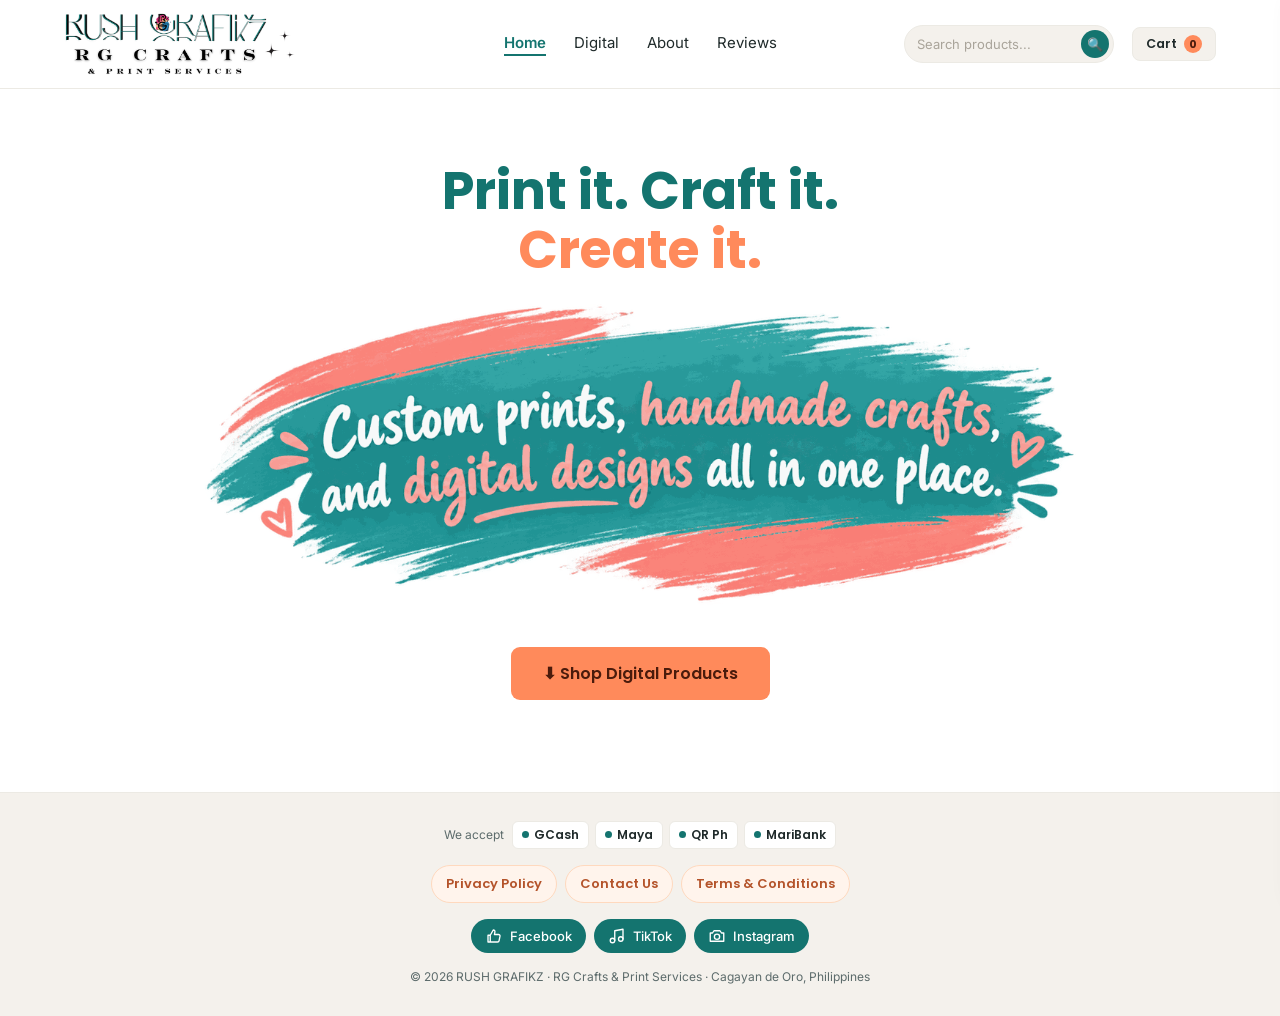
==== commit 1700ea5d: "Footer with payments, legal pages and socials; catalog reset and centering - Nav clicks close open i" ====
--- a/index.html
+++ b/index.html
@@ -72,7 +72,9 @@
 .individual-wrap{display:none;margin-top:clamp(36px,5vw,52px);padding-top:clamp(28px,4vw,36px);border-top:1px solid var(--border);}
 .individual-wrap.open{display:block;}
 .individual-head{font-family:'Poppins',sans-serif;font-weight:600;font-size:17px;margin-bottom:20px;text-align:center;}
-.grid{display:grid;grid-template-columns:repeat(auto-fill,minmax(165px,220px));justify-content:center;gap:clamp(14px,2.2vw,20px);}
+.grid{display:flex;flex-wrap:wrap;justify-content:center;gap:clamp(14px,2.2vw,20px);}
+.grid>.card{flex:0 0 220px;max-width:220px;}
+@media (max-width:520px){.grid>.card{flex:0 0 calc(50% - 7px);max-width:calc(50% - 7px);}.grid .body{padding:10px 10px 12px;}.grid .name{font-size:13px;}}
 .card{border:1px solid var(--border);border-radius:12px;overflow:hidden;display:flex;flex-direction:column;background:#fff;cursor:pointer;transition:border-color .15s, box-shadow .15s, transform .15s;}
 .card:hover{border-color:var(--teal);box-shadow:0 8px 22px rgba(20,116,111,.12);transform:translateY(-3px);}
 .thumb{width:100%;aspect-ratio:1/1;background:var(--surface);overflow:hidden;}
@@ -141,6 +143,31 @@
 .rv-chips{display:flex;flex-wrap:wrap;justify-content:center;gap:8px;}
 .rv-chip{border:1px solid var(--border);border-radius:20px;padding:7px 14px;font-size:13px;background:#fff;max-width:100%;}
 .rv-chip b{font-weight:600;color:var(--muted);font-size:12px;margin-left:6px;white-space:nowrap;}
+/* ---- footer, payments, legal ---- */
+.pay-row{display:flex;flex-wrap:wrap;align-items:center;justify-content:center;gap:6px;}
+.pay-label{font-size:12px;color:var(--muted);margin-right:2px;}
+.pay-badge{display:inline-flex;align-items:center;gap:5px;background:#fff;border:1px solid var(--border);border-radius:6px;padding:4px 9px;font-family:'Poppins',sans-serif;font-weight:600;font-size:12px;color:var(--text);}
+.pay-badge::before{content:'';width:7px;height:7px;border-radius:50%;background:var(--teal);}
+.drawer-pay{margin:0 0 10px;gap:4px;}
+.drawer-pay .pay-badge{padding:3px 6px;font-size:11px;gap:4px;}
+.drawer-pay .pay-badge::before{width:5px;height:5px;}
+.drawer-pay .pay-label{font-size:11px;}
+.site-foot{background:var(--surface);border-top:1px solid var(--border);margin-top:20px;}
+.foot-inner{max-width:880px;margin:0 auto;padding:28px 18px 32px;display:flex;flex-direction:column;align-items:center;gap:16px;text-align:center;}
+.foot-links{display:flex;flex-wrap:wrap;justify-content:center;gap:8px;}
+.foot-links a{background:#FFF4EC;border:1px solid #FFD9BE;color:#B4532A;font-family:'Poppins',sans-serif;font-weight:600;font-size:13px;padding:8px 14px;border-radius:20px;text-decoration:none;}
+.foot-links a:hover{background:var(--coral);color:#4A1B0C;border-color:var(--coral);}
+.foot-social{display:flex;flex-wrap:wrap;justify-content:center;gap:8px;}
+.foot-social a{display:inline-flex;align-items:center;gap:7px;background:var(--teal);color:#fff;font-size:13px;font-weight:500;padding:8px 14px;border-radius:20px;text-decoration:none;}
+.foot-social a:hover{background:#0F5C58;}
+.foot-copy{font-size:12px;color:var(--muted);}
+.inner.legal{max-width:760px;margin:0 auto;padding:clamp(28px,5vw,44px) clamp(18px,5vw,32px) 48px;font-size:14.5px;line-height:1.7;}
+.legal .eff{text-align:center;font-size:13px;color:var(--muted);margin-top:-12px;margin-bottom:22px;}
+.legal h2{font-family:'Poppins',sans-serif;font-size:17px;margin:24px 0 8px;color:var(--teal);}
+.legal p{margin-bottom:10px;}
+.legal ul{margin:0 0 10px 20px;}
+.legal li{margin-bottom:5px;}
+.legal a{color:var(--teal);}
 .ab-todo{background:#FFF4EC;border:1px dashed var(--coral);border-radius:6px;padding:4px 8px;color:#7A3E12;font-size:13px;}
 .ab-todo.center{max-width:520px;margin:6px auto 0;text-align:center;}
 
@@ -810,7 +837,7 @@
     <div class="ab-label">How ordering works</div>
     <ol class="ab-steps">
       <li><b>Add to cart</b> and check out.</li>
-      <li><b>Pay via GCash or Maya</b> and upload your proof of payment.</li>
+      <li><b>Pay via GCash, Maya, MariBank, or any QR Ph app</b> and upload your proof of payment.</li>
       <li><b>We verify</b> your payment.</li>
       <li><b>Get your files</b> through a Google Drive link sent to your email, usually within <b>12 to 24 hours</b>.</li>
     </ol>
@@ -824,7 +851,7 @@
       <li>&#128197; <b>2 years and counting.</b> Creating and selling since June 2024.</li>
     </ul>
 
-    <div class="ab-contact">
+    <div class="ab-contact" id="contact">
       <div class="ab-h">Questions? Message us.</div>
       <div class="ab-p">We're open daily, <b>9AM to 9PM</b>.</div>
       <div class="ab-links">
@@ -845,7 +872,7 @@
       <div class="sec-sub">Real words from real buyers, straight from our Facebook page.</div>
     </div>
     <div class="rv-stats">
-      <div><b>100+</b><span>reviews on Facebook</span></div>
+      <div><b>300+</b><span>reviews on Facebook</span></div>
       <div><b>2.7K+</b><span>Facebook followers</span></div>
       <div><b>Since 2024</b><span>creating &amp; selling</span></div>
     </div>
@@ -896,13 +923,149 @@
 
     <div class="ab-contact">
       <div class="ab-h">Read every review on our Facebook page</div>
-      <div class="ab-links"><a href="https://www.facebook.com/profile.php?id=61560197206045" target="_blank" rel="noopener">&#128077; See all reviews on Facebook</a></div>
+      <div class="ab-links"><a href="https://www.facebook.com/permalink.php?story_fbid=pfbid0nxtBfeqSR3FVotDGmuRng5XXkSo2xvzpxpjVhCDAF4zuopcZ9UgUV1dCwSqrwQJJl&amp;id=61560197206045" target="_blank" rel="noopener">&#128077; See all reviews on Facebook</a></div>
       <a class="btn btn-primary" href="#digital" onclick="go('digital',event)">&#11015; Shop Digital Products</a>
     </div>
   </div>
 </section>
 
+
+<section class="page" id="page-privacy" data-page="privacy">
+  <div class="inner legal">
+    <div class="sec-head"><div class="sec-title">Privacy Policy<span class="dot">.</span></div></div>
+    <p class="eff">Effective November 13, 2026</p>
+    <p>RUSH GRAFIKZ (RG Crafts &amp; Print Services) respects your privacy. This policy explains what information we collect when you shop with us, why we need it, and how we keep it safe, in line with the Data Privacy Act of 2012 (Republic Act No. 10173).</p>
+
+    <h2>1. What we collect</h2>
+    <ul>
+      <li><b>Order details:</b> the items you buy, totals, and your order reference.</li>
+      <li><b>Contact details:</b> your name, mobile number or Facebook name, and email address.</li>
+      <li><b>Delivery address:</b> only for physical or custom orders.</li>
+      <li><b>Proof of payment:</b> the screenshot you upload, which may show your account name, part of your account number, and the reference number.</li>
+      <li><b>Messages:</b> anything you send us through Messenger, email, or our social pages.</li>
+    </ul>
+    <p>We never ask for your card number, PIN, OTP, or e-wallet password. You pay inside your own GCash, Maya, MariBank, or banking app.</p>
+
+    <h2>2. How we use it</h2>
+    <ul>
+      <li>To verify your payment and confirm your order.</li>
+      <li>To send your Google Drive download link by email.</li>
+      <li>To prepare, ship, or arrange pickup of physical orders.</li>
+      <li>To answer your questions and fix any issues with your files.</li>
+      <li>To keep sales records for our accounting and tax requirements.</li>
+    </ul>
+    <p>We do not sell, rent, or trade your personal information.</p>
+
+    <h2>3. Who we share it with</h2>
+    <p>Only with the tools and partners we need to run the shop:</p>
+    <ul>
+      <li><b>Tally</b> (our checkout form) and <b>Airtable</b> (our order records).</li>
+      <li><b>Google</b> (Drive for file delivery and Gmail for sending your links).</li>
+      <li><b>Couriers and riders</b> such as J&amp;T and Maxim, who receive only your name, number, and address to deliver physical orders.</li>
+    </ul>
+    <p>Some of these services store data on servers outside the Philippines.</p>
+
+    <h2>4. Your cart and this website</h2>
+    <p>Your cart is saved in your own browser so it's still there when you come back. It isn't sent to us until you check out. We don't use advertising or tracking cookies. Some pages load fonts from Google and the checkout form from Tally, which may receive basic technical information such as your IP address.</p>
+
+    <h2>5. How long we keep it</h2>
+    <p>We keep your information only as long as we need it to complete your order, handle any follow-up concerns, and meet our accounting and legal obligations. After that, we delete it.</p>
+
+    <h2>6. How we protect it</h2>
+    <p>Only the people running RUSH GRAFIKZ can access your order details. We use reputable platforms and keep our accounts secured.</p>
+
+    <h2>7. Your rights</h2>
+    <p>Under the Data Privacy Act, you can ask us to show you, correct, or delete the personal information we hold about you, or object to how we use it. Just message us using the details below. If you believe your data privacy rights were violated, you may also file a complaint with the National Privacy Commission (<a href="https://privacy.gov.ph" target="_blank" rel="noopener">privacy.gov.ph</a>).</p>
+
+    <h2>8. Changes to this policy</h2>
+    <p>We may update this policy from time to time. The latest version will always be on this page, with the effective date at the top.</p>
+
+    <h2>Contact us</h2>
+    <p>Email <a href="mailto:rush.grafikz@gmail.com">rush.grafikz@gmail.com</a>, call or text <a href="tel:+639387150465">0938 715 0465</a>, or message our <a href="https://www.facebook.com/profile.php?id=61560197206045" target="_blank" rel="noopener">Facebook page</a>. We're open daily, 9AM to 9PM.</p>
+  </div>
+</section>
+
+<section class="page" id="page-terms" data-page="terms">
+  <div class="inner legal">
+    <div class="sec-head"><div class="sec-title">Terms &amp; Conditions<span class="dot">.</span></div></div>
+    <p class="eff">Effective November 13, 2026</p>
+    <p>These terms apply when you buy from RUSH GRAFIKZ (RG Crafts &amp; Print Services) through this website or our social pages. By placing an order, you agree to them.</p>
+
+    <h2>1. Orders and payment</h2>
+    <ul>
+      <li>All prices are in Philippine Pesos (₱). Prices may change, but the price shown when you check out is the price you pay.</li>
+      <li>We accept GCash, Maya, MariBank, and any QR Ph app. Please put your Order Ref in the payment note and upload your proof of payment at checkout.</li>
+      <li>Your order is confirmed only after we verify your payment.</li>
+      <li>We don't offer Cash on Delivery (COD).</li>
+    </ul>
+
+    <h2>2. Digital products</h2>
+    <ul>
+      <li>Digital items are files only. Nothing will be shipped.</li>
+      <li>We send a Google Drive link to your email, usually within 12 to 24 hours after your payment is verified.</li>
+      <li>Please download and save your files as soon as you receive them.</li>
+      <li>When a collection says new designs are added at no extra charge, you'll get those through the same link.</li>
+    </ul>
+
+    <h2>3. How you can use our files</h2>
+    <p><b>You may:</b> use our files to print and make physical products, like button pins, stickers, and learning materials, for personal use or to sell.</p>
+    <p><b>You may not:</b></p>
+    <ul>
+      <li>Resell, share, or give away the digital files or your Drive link.</li>
+      <li>Upload our files to template sites, group drives, or file-sharing groups.</li>
+      <li>Claim our designs as your own.</li>
+    </ul>
+    <p>If we find a link being shared, we may remove access to it.</p>
+
+    <h2>4. Fan-inspired designs</h2>
+    <p>Some designs feature characters, artists, or brands that belong to their respective owners. RUSH GRAFIKZ does not own those characters or brands and isn't affiliated with them. You are responsible for how you use these designs, especially when selling products made from them.</p>
+
+    <h2>5. Refunds and file issues</h2>
+    <ul>
+      <li>All digital sales are final, since files can't be returned once delivered.</li>
+      <li>If a link doesn't open or a file is damaged or incomplete, message us and we'll fix or resend it.</li>
+    </ul>
+
+    <h2>6. Physical and custom orders</h2>
+    <p>Physical products aren't on the website yet. To order, message our Facebook page.</p>
+    <ul>
+      <li>Items are made to order. Preparation takes 5 to 7 business days after payment is verified, plus delivery time.</li>
+      <li>Custom orders need a 50% downpayment to start. The balance is due before release or shipping.</li>
+      <li>Please double check names, spelling, and your address before paying. We print what you submit.</li>
+      <li>Changes are accepted until production starts.</li>
+      <li>Within Cagayan de Oro, you can pick up or book a Maxim rider (you pay the rider). Outside CDO, we ship via J&amp;T.</li>
+      <li>Printed colors may look slightly different from what you see on your screen.</li>
+      <li>If your item arrives damaged, send us a photo and an uncut unboxing video within 48 hours of receiving it, and we'll replace or fix it.</li>
+    </ul>
+
+    <h2>7. Limitation of liability</h2>
+    <p>Our files are provided as described. Print results can vary depending on your printer, settings, and materials. Our liability for any order is limited to the amount you paid for it.</p>
+
+    <h2>8. Changes and governing law</h2>
+    <p>We may update these terms from time to time. The version on this page applies to orders placed after the effective date shown above. These terms are governed by the laws of the Philippines.</p>
+
+    <h2>Contact us</h2>
+    <p>Email <a href="mailto:rush.grafikz@gmail.com">rush.grafikz@gmail.com</a>, call or text <a href="tel:+639387150465">0938 715 0465</a>, or message our <a href="https://www.facebook.com/profile.php?id=61560197206045" target="_blank" rel="noopener">Facebook page</a>. We're open daily, 9AM to 9PM.</p>
+  </div>
+</section>
+
 </main>
+<footer class="site-foot">
+  <div class="foot-inner">
+    <div class="pay-row"><span class="pay-label">We accept</span><span class="pay-badge">GCash</span><span class="pay-badge">Maya</span><span class="pay-badge">QR Ph</span><span class="pay-badge">MariBank</span></div>
+    <div class="foot-links">
+      <a href="#privacy" onclick="go('privacy',event)">Privacy Policy</a>
+      <a href="#about" onclick="goContact(event)">Contact Us</a>
+      <a href="#terms" onclick="go('terms',event)">Terms &amp; Conditions</a>
+    </div>
+    <div class="foot-social">
+      <a href="https://www.facebook.com/profile.php?id=61560197206045" target="_blank" rel="noopener" aria-label="Facebook"><svg viewBox="0 0 24 24" width="18" height="18" fill="none" stroke="currentColor" stroke-width="1.8" stroke-linecap="round" stroke-linejoin="round" aria-hidden="true"><path d="M7 11v9H4v-9h3zM7 11l4-7c1.5 0 2.5 1 2.2 2.6L12.6 10H18a2 2 0 0 1 2 2.3l-1.2 6A2 2 0 0 1 16.8 20H7"/></svg><span>Facebook</span></a>
+      <a href="https://www.tiktok.com/@rush_grafikz" target="_blank" rel="noopener" aria-label="TikTok"><svg viewBox="0 0 24 24" width="18" height="18" fill="none" stroke="currentColor" stroke-width="1.8" stroke-linecap="round" stroke-linejoin="round" aria-hidden="true"><path d="M9 18V5l11-2v13"/><circle cx="6" cy="18" r="3"/><circle cx="17" cy="16" r="3"/></svg><span>TikTok</span></a>
+      <a href="https://instagram.com/rg_prints.crafts" target="_blank" rel="noopener" aria-label="Instagram"><svg viewBox="0 0 24 24" width="18" height="18" fill="none" stroke="currentColor" stroke-width="1.8" stroke-linecap="round" stroke-linejoin="round" aria-hidden="true"><path d="M3 8h3l2-3h8l2 3h3v11H3z"/><circle cx="12" cy="13" r="3.5"/></svg><span>Instagram</span></a>
+    </div>
+    <div class="foot-copy">&copy; 2026 RUSH GRAFIKZ &middot; RG Crafts &amp; Print Services &middot; Cagayan de Oro, Philippines</div>
+  </div>
+</footer>
 
 <div class="overlay" id="overlay" onclick="closeCart()"></div>
 <div class="drawer" id="drawer">
@@ -939,7 +1102,8 @@
         <li>All digital sales are final. If a link doesn't open or a file is damaged, message us and we'll fix or resend it.</li>
       </ul>
     </div>
-    <label class="agree"><input type="checkbox" id="agreeBox" onchange="toggleCheckout()"> I have read and agree to the Terms of Use above.</label>
+    <label class="agree"><input type="checkbox" id="agreeBox" onchange="toggleCheckout()"> <span>I have read and agree to the Terms of Use above and the <a href="#terms" onclick="event.preventDefault();event.stopPropagation();closeCart();go('terms');">Terms &amp; Conditions</a>.</span></label>
+    <div class="pay-row drawer-pay"><span class="pay-label">Pay with</span><span class="pay-badge">GCash</span><span class="pay-badge">Maya</span><span class="pay-badge">QR Ph</span><span class="pay-badge">MariBank</span></div>
     <button class="btn-checkout" id="checkoutBtn" onclick="goCheckout()">Proceed to checkout</button>
   </div>
 </div>
@@ -994,7 +1158,18 @@
 }
 function go(id, e){
   if(e) e.preventDefault();
+  resetCatalog();
   showPage(id);
+}
+// Closes any open "individual designs" list and clears search, so each visit to a page starts fresh
+function resetCatalog(){
+  document.querySelectorAll('.individual-wrap.open').forEach(function(el){ el.classList.remove('open'); });
+  document.querySelectorAll('.card, .phy-card').forEach(function(c){ c.style.display=''; });
+  const si = document.getElementById('searchInput'); if(si) si.value='';
+}
+function goContact(e){
+  go('about', e);
+  setTimeout(function(){ const c=document.getElementById('contact'); if(c) c.scrollIntoView({behavior:'smooth', block:'center'}); }, 60);
 }
 window.addEventListener('DOMContentLoaded', function(){
   let initial = (location.hash || '#home').replace('#','');
@@ -1114,6 +1289,7 @@
 // "Explore More Digital Templates" image opens the more-templates list, same as the bundle cards open theirs
 function openMoreTemplates(e){
   if(e) e.preventDefault();
+  resetCatalog();
   showPage('digital');
   toggleGrid('more');
   return false;
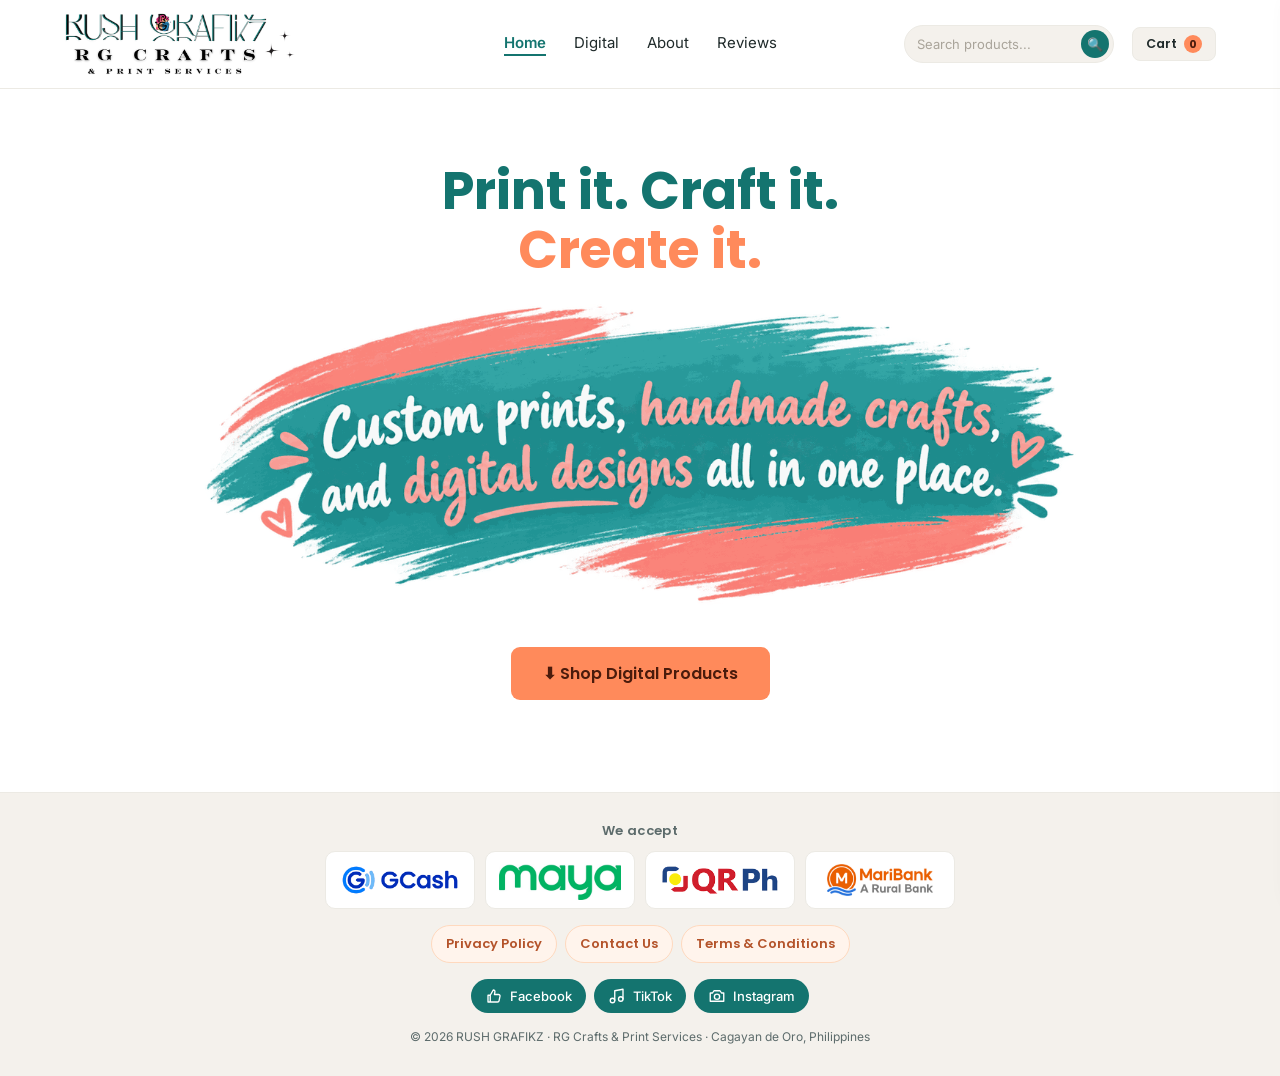
==== commit 504e8f77: "Home footer: real payment logos (GCash, Maya, QR Ph, MariBank) Logos supplied by owner, trimmed to ~" ====
--- a/index.html
+++ b/index.html
@@ -152,6 +152,12 @@
 .drawer-pay .pay-badge{padding:3px 6px;font-size:11px;gap:4px;}
 .drawer-pay .pay-badge::before{width:5px;height:5px;}
 .drawer-pay .pay-label{font-size:11px;}
+.pay-block{width:100%;display:flex;flex-direction:column;align-items:center;gap:10px;}
+.pay-title{font-family:'Poppins',sans-serif;font-weight:600;font-size:13px;color:var(--muted);letter-spacing:.3px;}
+.pay-logos{display:grid;grid-template-columns:repeat(4,minmax(0,150px));justify-content:center;gap:10px;width:100%;}
+.pay-logo{background:#fff;border:1px solid var(--border);border-radius:10px;height:58px;padding:8px 12px;display:flex;align-items:center;justify-content:center;}
+.pay-logo img{max-width:100%;max-height:100%;object-fit:contain;display:block;}
+@media (max-width:560px){.pay-logos{grid-template-columns:repeat(2,minmax(0,1fr));max-width:340px;}.pay-logo{height:54px;}}
 .site-foot{background:var(--surface);border-top:1px solid var(--border);margin-top:20px;}
 .foot-inner{max-width:880px;margin:0 auto;padding:28px 18px 32px;display:flex;flex-direction:column;align-items:center;gap:16px;text-align:center;}
 .foot-links{display:flex;flex-wrap:wrap;justify-content:center;gap:8px;}
@@ -296,6 +302,30 @@
       <a class="btn btn-outline phy-only" href="#physical" onclick="go('physical',event)">&#128230; Shop Physical Products</a>
     </div>
   </div>
+<footer class="site-foot">
+  <div class="foot-inner">
+    <div class="pay-block">
+      <div class="pay-title">We accept</div>
+      <div class="pay-logos">
+        <div class="pay-logo"><img src="assets/images/pay-gcash.png" alt="GCash" loading="lazy"></div>
+        <div class="pay-logo"><img src="assets/images/pay-maya.png" alt="Maya" loading="lazy"></div>
+        <div class="pay-logo"><img src="assets/images/pay-qrph.png" alt="QR Ph" loading="lazy"></div>
+        <div class="pay-logo"><img src="assets/images/pay-maribank.png" alt="MariBank" loading="lazy"></div>
+      </div>
+    </div>
+    <div class="foot-links">
+      <a href="#privacy" onclick="go('privacy',event)">Privacy Policy</a>
+      <a href="#about" onclick="goContact(event)">Contact Us</a>
+      <a href="#terms" onclick="go('terms',event)">Terms &amp; Conditions</a>
+    </div>
+    <div class="foot-social">
+      <a href="https://www.facebook.com/profile.php?id=61560197206045" target="_blank" rel="noopener" aria-label="Facebook"><svg viewBox="0 0 24 24" width="18" height="18" fill="none" stroke="currentColor" stroke-width="1.8" stroke-linecap="round" stroke-linejoin="round" aria-hidden="true"><path d="M7 11v9H4v-9h3zM7 11l4-7c1.5 0 2.5 1 2.2 2.6L12.6 10H18a2 2 0 0 1 2 2.3l-1.2 6A2 2 0 0 1 16.8 20H7"/></svg><span>Facebook</span></a>
+      <a href="https://www.tiktok.com/@rush_grafikz" target="_blank" rel="noopener" aria-label="TikTok"><svg viewBox="0 0 24 24" width="18" height="18" fill="none" stroke="currentColor" stroke-width="1.8" stroke-linecap="round" stroke-linejoin="round" aria-hidden="true"><path d="M9 18V5l11-2v13"/><circle cx="6" cy="18" r="3"/><circle cx="17" cy="16" r="3"/></svg><span>TikTok</span></a>
+      <a href="https://instagram.com/rg_prints.crafts" target="_blank" rel="noopener" aria-label="Instagram"><svg viewBox="0 0 24 24" width="18" height="18" fill="none" stroke="currentColor" stroke-width="1.8" stroke-linecap="round" stroke-linejoin="round" aria-hidden="true"><path d="M3 8h3l2-3h8l2 3h3v11H3z"/><circle cx="12" cy="13" r="3.5"/></svg><span>Instagram</span></a>
+    </div>
+    <div class="foot-copy">&copy; 2026 RUSH GRAFIKZ &middot; RG Crafts &amp; Print Services &middot; Cagayan de Oro, Philippines</div>
+  </div>
+</footer>
 </section>
 
 <section class="page phy-only" id="page-physical" data-page="physical">
@@ -1050,22 +1080,7 @@
 </section>
 
 </main>
-<footer class="site-foot">
-  <div class="foot-inner">
-    <div class="pay-row"><span class="pay-label">We accept</span><span class="pay-badge">GCash</span><span class="pay-badge">Maya</span><span class="pay-badge">QR Ph</span><span class="pay-badge">MariBank</span></div>
-    <div class="foot-links">
-      <a href="#privacy" onclick="go('privacy',event)">Privacy Policy</a>
-      <a href="#about" onclick="goContact(event)">Contact Us</a>
-      <a href="#terms" onclick="go('terms',event)">Terms &amp; Conditions</a>
-    </div>
-    <div class="foot-social">
-      <a href="https://www.facebook.com/profile.php?id=61560197206045" target="_blank" rel="noopener" aria-label="Facebook"><svg viewBox="0 0 24 24" width="18" height="18" fill="none" stroke="currentColor" stroke-width="1.8" stroke-linecap="round" stroke-linejoin="round" aria-hidden="true"><path d="M7 11v9H4v-9h3zM7 11l4-7c1.5 0 2.5 1 2.2 2.6L12.6 10H18a2 2 0 0 1 2 2.3l-1.2 6A2 2 0 0 1 16.8 20H7"/></svg><span>Facebook</span></a>
-      <a href="https://www.tiktok.com/@rush_grafikz" target="_blank" rel="noopener" aria-label="TikTok"><svg viewBox="0 0 24 24" width="18" height="18" fill="none" stroke="currentColor" stroke-width="1.8" stroke-linecap="round" stroke-linejoin="round" aria-hidden="true"><path d="M9 18V5l11-2v13"/><circle cx="6" cy="18" r="3"/><circle cx="17" cy="16" r="3"/></svg><span>TikTok</span></a>
-      <a href="https://instagram.com/rg_prints.crafts" target="_blank" rel="noopener" aria-label="Instagram"><svg viewBox="0 0 24 24" width="18" height="18" fill="none" stroke="currentColor" stroke-width="1.8" stroke-linecap="round" stroke-linejoin="round" aria-hidden="true"><path d="M3 8h3l2-3h8l2 3h3v11H3z"/><circle cx="12" cy="13" r="3.5"/></svg><span>Instagram</span></a>
-    </div>
-    <div class="foot-copy">&copy; 2026 RUSH GRAFIKZ &middot; RG Crafts &amp; Print Services &middot; Cagayan de Oro, Philippines</div>
-  </div>
-</footer>
+
 
 <div class="overlay" id="overlay" onclick="closeCart()"></div>
 <div class="drawer" id="drawer">
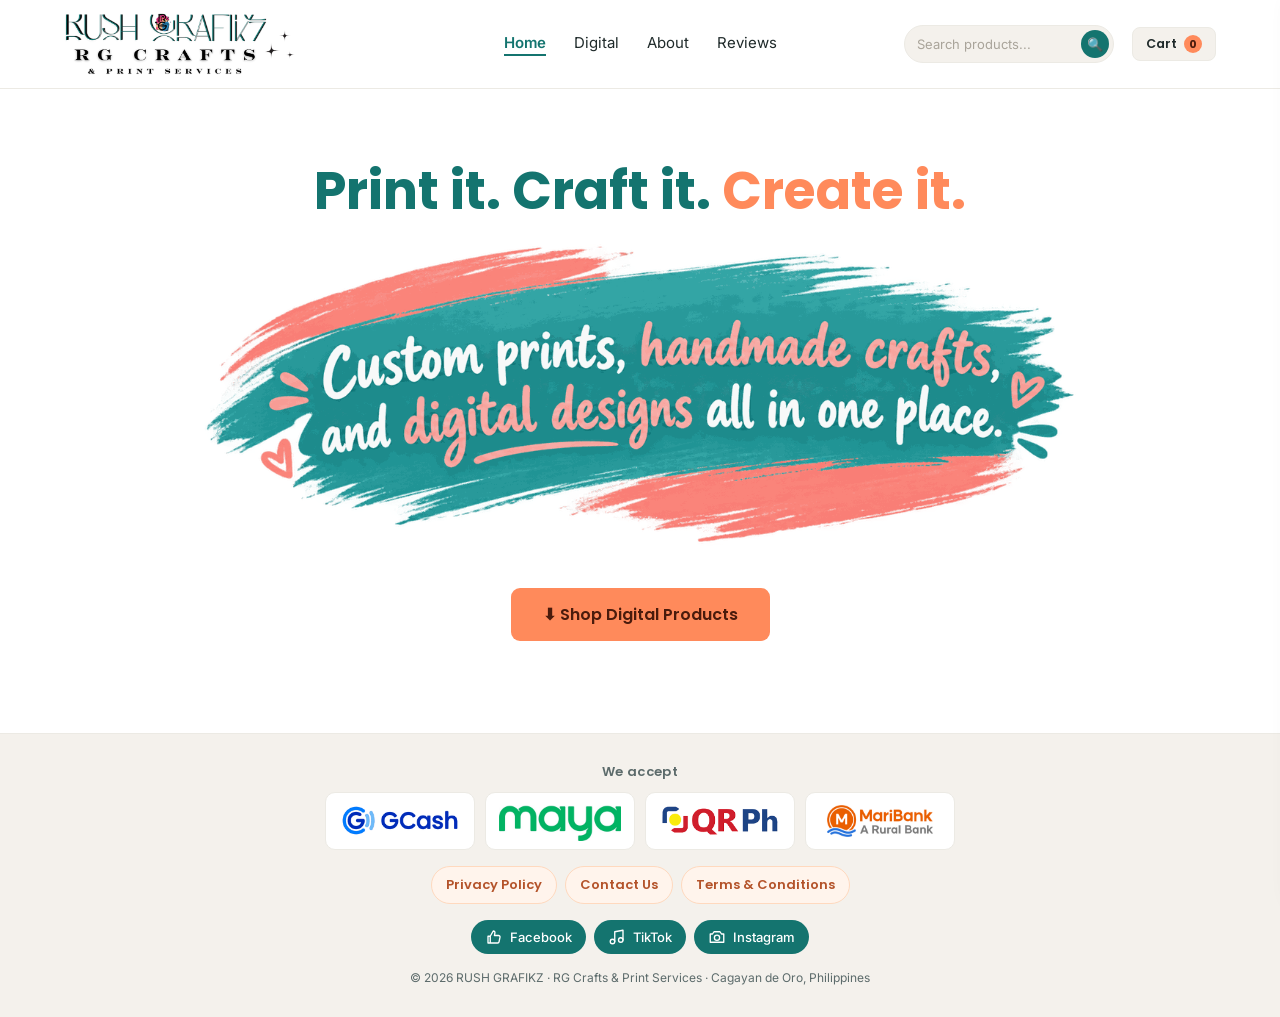
==== commit e377295f: "Fixed header, footer links on more pages, one-line tagline - Header is position:fixed (works in in-a" ====
--- a/index.html
+++ b/index.html
@@ -9,7 +9,10 @@
 body{font-family:'Inter',sans-serif;background:#FFFFFF;color:var(--text);}
 
 /* ---- shared header ---- */
-header{position:sticky;top:0;z-index:20;background:#fff;border-bottom:1px solid var(--border);}
+header{position:fixed;top:0;left:0;right:0;z-index:20;background:#fff;border-bottom:1px solid var(--border);transition:box-shadow .2s;}
+header.scrolled{box-shadow:0 4px 14px rgba(31,42,42,.08);}
+body{padding-top:var(--hdr,88px);}
+html{scroll-padding-top:calc(var(--hdr,88px) + 8px);}
 nav{width:100%;display:grid;grid-template-columns:1fr auto 1fr;align-items:center;gap:12px 16px;padding:12px clamp(16px,5vw,64px);}
 nav .logo{justify-self:start;}
 .navtools{display:flex;align-items:center;gap:clamp(10px,1.6vw,18px);justify-self:end;}
@@ -32,7 +35,7 @@
 
 /* ---- home / hero ---- */
 .hero{width:100%;text-align:center;padding:clamp(40px,7vw,72px) clamp(16px,5vw,64px);}
-h1{font-family:'Poppins',sans-serif;font-weight:700;font-size:clamp(30px,6vw,52px);line-height:1.14;color:var(--teal);margin-bottom:clamp(14px,2.5vw,20px);}
+h1{font-family:'Poppins',sans-serif;font-weight:700;font-size:clamp(18px,5.4vw,52px);white-space:nowrap;line-height:1.14;color:var(--teal);margin-bottom:clamp(14px,2.5vw,20px);}
 h1 .accent{color:var(--coral);}
 .hero-banner{width:100%;max-width:min(880px,94vw);height:auto;display:block;margin:0 auto clamp(28px,4vw,40px);}
 .cta{display:flex;gap:14px;justify-content:center;flex-wrap:wrap;}
@@ -158,6 +161,11 @@
 .pay-logo{background:#fff;border:1px solid var(--border);border-radius:10px;height:58px;padding:8px 12px;display:flex;align-items:center;justify-content:center;}
 .pay-logo img{max-width:100%;max-height:100%;object-fit:contain;display:block;}
 @media (max-width:560px){.pay-logos{grid-template-columns:repeat(2,minmax(0,1fr));max-width:340px;}.pay-logo{height:54px;}}
+/* footer: links + socials on Home, Digital, About (Contact), Privacy, Terms; payment logos on Home only */
+.site-foot{display:none;}
+body[data-page="home"] .site-foot,body[data-page="digital"] .site-foot,body[data-page="about"] .site-foot,body[data-page="privacy"] .site-foot,body[data-page="terms"] .site-foot{display:block;}
+.site-foot .pay-block{display:none;}
+body[data-page="home"] .site-foot .pay-block{display:flex;}
 .site-foot{background:var(--surface);border-top:1px solid var(--border);margin-top:20px;}
 .foot-inner{max-width:880px;margin:0 auto;padding:28px 18px 32px;display:flex;flex-direction:column;align-items:center;gap:16px;text-align:center;}
 .foot-links{display:flex;flex-wrap:wrap;justify-content:center;gap:8px;}
@@ -295,37 +303,14 @@
 
 <section class="page" id="page-home" data-page="home">
   <div class="hero">
-    <h1>Print it. Craft it.<br><span class="accent">Create it.</span></h1>
+    <h1>Print it. Craft it. <span class="accent">Create it.</span></h1>
     <img class="hero-banner" src="assets/images/img-0a59ae8baa.png" alt="Custom prints, handmade crafts, and digital designs all in one place.">
     <div class="cta">
       <a class="btn btn-primary" href="#digital" onclick="go('digital',event)">&#11015; Shop Digital Products</a>
       <a class="btn btn-outline phy-only" href="#physical" onclick="go('physical',event)">&#128230; Shop Physical Products</a>
     </div>
   </div>
-<footer class="site-foot">
-  <div class="foot-inner">
-    <div class="pay-block">
-      <div class="pay-title">We accept</div>
-      <div class="pay-logos">
-        <div class="pay-logo"><img src="assets/images/pay-gcash.png" alt="GCash" loading="lazy"></div>
-        <div class="pay-logo"><img src="assets/images/pay-maya.png" alt="Maya" loading="lazy"></div>
-        <div class="pay-logo"><img src="assets/images/pay-qrph.png" alt="QR Ph" loading="lazy"></div>
-        <div class="pay-logo"><img src="assets/images/pay-maribank.png" alt="MariBank" loading="lazy"></div>
-      </div>
-    </div>
-    <div class="foot-links">
-      <a href="#privacy" onclick="go('privacy',event)">Privacy Policy</a>
-      <a href="#about" onclick="goContact(event)">Contact Us</a>
-      <a href="#terms" onclick="go('terms',event)">Terms &amp; Conditions</a>
-    </div>
-    <div class="foot-social">
-      <a href="https://www.facebook.com/profile.php?id=61560197206045" target="_blank" rel="noopener" aria-label="Facebook"><svg viewBox="0 0 24 24" width="18" height="18" fill="none" stroke="currentColor" stroke-width="1.8" stroke-linecap="round" stroke-linejoin="round" aria-hidden="true"><path d="M7 11v9H4v-9h3zM7 11l4-7c1.5 0 2.5 1 2.2 2.6L12.6 10H18a2 2 0 0 1 2 2.3l-1.2 6A2 2 0 0 1 16.8 20H7"/></svg><span>Facebook</span></a>
-      <a href="https://www.tiktok.com/@rush_grafikz" target="_blank" rel="noopener" aria-label="TikTok"><svg viewBox="0 0 24 24" width="18" height="18" fill="none" stroke="currentColor" stroke-width="1.8" stroke-linecap="round" stroke-linejoin="round" aria-hidden="true"><path d="M9 18V5l11-2v13"/><circle cx="6" cy="18" r="3"/><circle cx="17" cy="16" r="3"/></svg><span>TikTok</span></a>
-      <a href="https://instagram.com/rg_prints.crafts" target="_blank" rel="noopener" aria-label="Instagram"><svg viewBox="0 0 24 24" width="18" height="18" fill="none" stroke="currentColor" stroke-width="1.8" stroke-linecap="round" stroke-linejoin="round" aria-hidden="true"><path d="M3 8h3l2-3h8l2 3h3v11H3z"/><circle cx="12" cy="13" r="3.5"/></svg><span>Instagram</span></a>
-    </div>
-    <div class="foot-copy">&copy; 2026 RUSH GRAFIKZ &middot; RG Crafts &amp; Print Services &middot; Cagayan de Oro, Philippines</div>
-  </div>
-</footer>
+
 </section>
 
 <section class="page phy-only" id="page-physical" data-page="physical">
@@ -1081,6 +1066,31 @@
 
 </main>
 
+<footer class="site-foot">
+  <div class="foot-inner">
+    <div class="pay-block">
+      <div class="pay-title">We accept</div>
+      <div class="pay-logos">
+        <div class="pay-logo"><img src="assets/images/pay-gcash.png" alt="GCash" loading="lazy"></div>
+        <div class="pay-logo"><img src="assets/images/pay-maya.png" alt="Maya" loading="lazy"></div>
+        <div class="pay-logo"><img src="assets/images/pay-qrph.png" alt="QR Ph" loading="lazy"></div>
+        <div class="pay-logo"><img src="assets/images/pay-maribank.png" alt="MariBank" loading="lazy"></div>
+      </div>
+    </div>
+    <div class="foot-links">
+      <a href="#privacy" onclick="go('privacy',event)">Privacy Policy</a>
+      <a href="#about" onclick="goContact(event)">Contact Us</a>
+      <a href="#terms" onclick="go('terms',event)">Terms &amp; Conditions</a>
+    </div>
+    <div class="foot-social">
+      <a href="https://www.facebook.com/profile.php?id=61560197206045" target="_blank" rel="noopener" aria-label="Facebook"><svg viewBox="0 0 24 24" width="18" height="18" fill="none" stroke="currentColor" stroke-width="1.8" stroke-linecap="round" stroke-linejoin="round" aria-hidden="true"><path d="M7 11v9H4v-9h3zM7 11l4-7c1.5 0 2.5 1 2.2 2.6L12.6 10H18a2 2 0 0 1 2 2.3l-1.2 6A2 2 0 0 1 16.8 20H7"/></svg><span>Facebook</span></a>
+      <a href="https://www.tiktok.com/@rush_grafikz" target="_blank" rel="noopener" aria-label="TikTok"><svg viewBox="0 0 24 24" width="18" height="18" fill="none" stroke="currentColor" stroke-width="1.8" stroke-linecap="round" stroke-linejoin="round" aria-hidden="true"><path d="M9 18V5l11-2v13"/><circle cx="6" cy="18" r="3"/><circle cx="17" cy="16" r="3"/></svg><span>TikTok</span></a>
+      <a href="https://instagram.com/rg_prints.crafts" target="_blank" rel="noopener" aria-label="Instagram"><svg viewBox="0 0 24 24" width="18" height="18" fill="none" stroke="currentColor" stroke-width="1.8" stroke-linecap="round" stroke-linejoin="round" aria-hidden="true"><path d="M3 8h3l2-3h8l2 3h3v11H3z"/><circle cx="12" cy="13" r="3.5"/></svg><span>Instagram</span></a>
+    </div>
+    <div class="foot-copy">&copy; 2026 RUSH GRAFIKZ &middot; RG Crafts &amp; Print Services &middot; Cagayan de Oro, Philippines</div>
+  </div>
+</footer>
+
 
 <div class="overlay" id="overlay" onclick="closeCart()"></div>
 <div class="drawer" id="drawer">
@@ -1165,6 +1175,7 @@
   document.querySelectorAll('.page').forEach(function(el){ el.classList.remove('active'); });
   const target = document.getElementById('page-'+id);
   (target || document.getElementById('page-home')).classList.add('active');
+  document.body.dataset.page = target ? id : 'home';
   document.querySelectorAll('.navlinks a[data-page]').forEach(function(a){
     a.classList.toggle('active', a.dataset.page === id);
   });
@@ -1186,6 +1197,17 @@
   go('about', e);
   setTimeout(function(){ const c=document.getElementById('contact'); if(c) c.scrollIntoView({behavior:'smooth', block:'center'}); }, 60);
 }
+/* ---- fixed header: reserve its height, add shadow once scrolled ---- */
+function syncHeader(){
+  const h = document.querySelector('header');
+  if(!h) return;
+  document.documentElement.style.setProperty('--hdr', h.offsetHeight + 'px');
+  h.classList.toggle('scrolled', window.scrollY > 4);
+}
+window.addEventListener('resize', syncHeader);
+window.addEventListener('scroll', function(){ const h=document.querySelector('header'); if(h) h.classList.toggle('scrolled', window.scrollY > 4); }, {passive:true});
+if(window.ResizeObserver){ new ResizeObserver(syncHeader).observe(document.querySelector('header')); }
+syncHeader();
 window.addEventListener('DOMContentLoaded', function(){
   let initial = (location.hash || '#home').replace('#','');
   if(initial==='physical' && !SHOW_PHYSICAL) initial = 'digital';
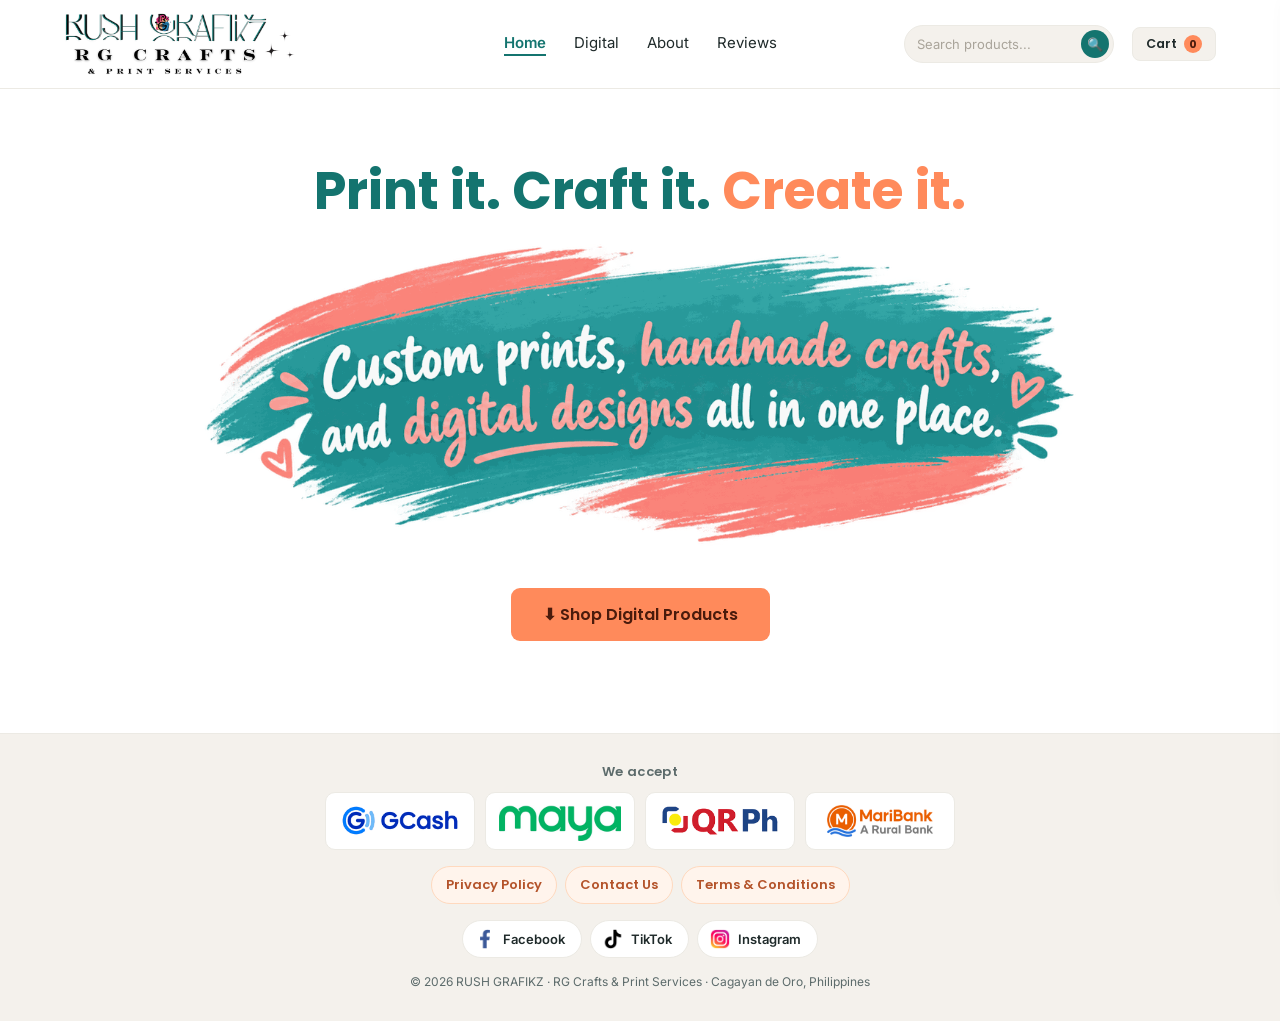
==== commit ba66481f: "Catalog 6 per row, aligned buttons; real social icons - Product grids: 6 per row on desktop (5/4/3/2" ====
--- a/index.html
+++ b/index.html
@@ -45,7 +45,7 @@
 @media(max-width:600px){.cta{flex-direction:column;align-items:center;}.btn-primary,.btn-outline{width:100%;max-width:340px;}}
 
 /* ---- shared section heads ---- */
-section.inner{width:100%;padding:clamp(32px,6vw,52px) clamp(16px,5vw,64px);}
+.inner{width:100%;padding:clamp(32px,6vw,52px) clamp(16px,5vw,64px);}
 .sec-head{margin-bottom:clamp(20px,3vw,30px);text-align:center;}
 .sec-title{font-family:'Poppins',sans-serif;font-weight:700;font-size:clamp(26px,3.6vw,34px);}
 .sec-title .dot{color:var(--coral);}
@@ -75,9 +75,14 @@
 .individual-wrap{display:none;margin-top:clamp(36px,5vw,52px);padding-top:clamp(28px,4vw,36px);border-top:1px solid var(--border);}
 .individual-wrap.open{display:block;}
 .individual-head{font-family:'Poppins',sans-serif;font-weight:600;font-size:17px;margin-bottom:20px;text-align:center;}
-.grid{display:flex;flex-wrap:wrap;justify-content:center;gap:clamp(14px,2.2vw,20px);}
-.grid>.card{flex:0 0 220px;max-width:220px;}
-@media (max-width:520px){.grid>.card{flex:0 0 calc(50% - 7px);max-width:calc(50% - 7px);}.grid .body{padding:10px 10px 12px;}.grid .name{font-size:13px;}}
+/* catalog grid: 6 per row on desktop, fewer on smaller screens; incomplete last row stays centered */
+.grid{--cols:6;--gap:16px;display:flex;flex-wrap:wrap;justify-content:center;gap:var(--gap);max-width:1320px;margin:0 auto;}
+.grid>.card{flex:0 0 calc((100% - (var(--cols) - 1) * var(--gap)) / var(--cols));max-width:calc((100% - (var(--cols) - 1) * var(--gap)) / var(--cols));min-width:0;}
+.grid .card .body>.btn{margin-top:auto;}
+@media (max-width:1099px){.grid{--cols:5;}}
+@media (max-width:899px){.grid{--cols:4;}}
+@media (max-width:699px){.grid{--cols:3;--gap:12px;}}
+@media (max-width:520px){.grid{--cols:2;--gap:12px;}.grid .body{padding:10px 10px 12px;}.grid .name{font-size:13px;}}
 .card{border:1px solid var(--border);border-radius:12px;overflow:hidden;display:flex;flex-direction:column;background:#fff;cursor:pointer;transition:border-color .15s, box-shadow .15s, transform .15s;}
 .card:hover{border-color:var(--teal);box-shadow:0 8px 22px rgba(20,116,111,.12);transform:translateY(-3px);}
 .thumb{width:100%;aspect-ratio:1/1;background:var(--surface);overflow:hidden;}
@@ -172,8 +177,9 @@
 .foot-links a{background:#FFF4EC;border:1px solid #FFD9BE;color:#B4532A;font-family:'Poppins',sans-serif;font-weight:600;font-size:13px;padding:8px 14px;border-radius:20px;text-decoration:none;}
 .foot-links a:hover{background:var(--coral);color:#4A1B0C;border-color:var(--coral);}
 .foot-social{display:flex;flex-wrap:wrap;justify-content:center;gap:8px;}
-.foot-social a{display:inline-flex;align-items:center;gap:7px;background:var(--teal);color:#fff;font-size:13px;font-weight:500;padding:8px 14px;border-radius:20px;text-decoration:none;}
-.foot-social a:hover{background:#0F5C58;}
+.foot-social a{display:inline-flex;align-items:center;gap:8px;background:#fff;color:var(--text);border:1px solid var(--border);font-size:13px;font-weight:600;padding:8px 16px 8px 12px;border-radius:22px;text-decoration:none;transition:border-color .15s, box-shadow .15s;}
+.foot-social a img{width:20px;height:20px;object-fit:contain;display:block;}
+.foot-social a:hover{border-color:var(--teal);box-shadow:0 4px 12px rgba(20,116,111,.12);}
 .foot-copy{font-size:12px;color:var(--muted);}
 .inner.legal{max-width:760px;margin:0 auto;padding:clamp(28px,5vw,44px) clamp(18px,5vw,32px) 48px;font-size:14.5px;line-height:1.7;}
 .legal .eff{text-align:center;font-size:13px;color:var(--muted);margin-top:-12px;margin-bottom:22px;}
@@ -1083,9 +1089,9 @@
       <a href="#terms" onclick="go('terms',event)">Terms &amp; Conditions</a>
     </div>
     <div class="foot-social">
-      <a href="https://www.facebook.com/profile.php?id=61560197206045" target="_blank" rel="noopener" aria-label="Facebook"><svg viewBox="0 0 24 24" width="18" height="18" fill="none" stroke="currentColor" stroke-width="1.8" stroke-linecap="round" stroke-linejoin="round" aria-hidden="true"><path d="M7 11v9H4v-9h3zM7 11l4-7c1.5 0 2.5 1 2.2 2.6L12.6 10H18a2 2 0 0 1 2 2.3l-1.2 6A2 2 0 0 1 16.8 20H7"/></svg><span>Facebook</span></a>
-      <a href="https://www.tiktok.com/@rush_grafikz" target="_blank" rel="noopener" aria-label="TikTok"><svg viewBox="0 0 24 24" width="18" height="18" fill="none" stroke="currentColor" stroke-width="1.8" stroke-linecap="round" stroke-linejoin="round" aria-hidden="true"><path d="M9 18V5l11-2v13"/><circle cx="6" cy="18" r="3"/><circle cx="17" cy="16" r="3"/></svg><span>TikTok</span></a>
-      <a href="https://instagram.com/rg_prints.crafts" target="_blank" rel="noopener" aria-label="Instagram"><svg viewBox="0 0 24 24" width="18" height="18" fill="none" stroke="currentColor" stroke-width="1.8" stroke-linecap="round" stroke-linejoin="round" aria-hidden="true"><path d="M3 8h3l2-3h8l2 3h3v11H3z"/><circle cx="12" cy="13" r="3.5"/></svg><span>Instagram</span></a>
+      <a href="https://www.facebook.com/profile.php?id=61560197206045" target="_blank" rel="noopener" aria-label="Facebook"><img src="assets/images/soc-fb.png" alt="" width="20" height="20"><span>Facebook</span></a>
+      <a href="https://www.tiktok.com/@rush_grafikz" target="_blank" rel="noopener" aria-label="TikTok"><img src="assets/images/soc-tt.png" alt="" width="20" height="20"><span>TikTok</span></a>
+      <a href="https://instagram.com/rg_prints.crafts" target="_blank" rel="noopener" aria-label="Instagram"><img src="assets/images/soc-ig.png" alt="" width="20" height="20"><span>Instagram</span></a>
     </div>
     <div class="foot-copy">&copy; 2026 RUSH GRAFIKZ &middot; RG Crafts &amp; Print Services &middot; Cagayan de Oro, Philippines</div>
   </div>
